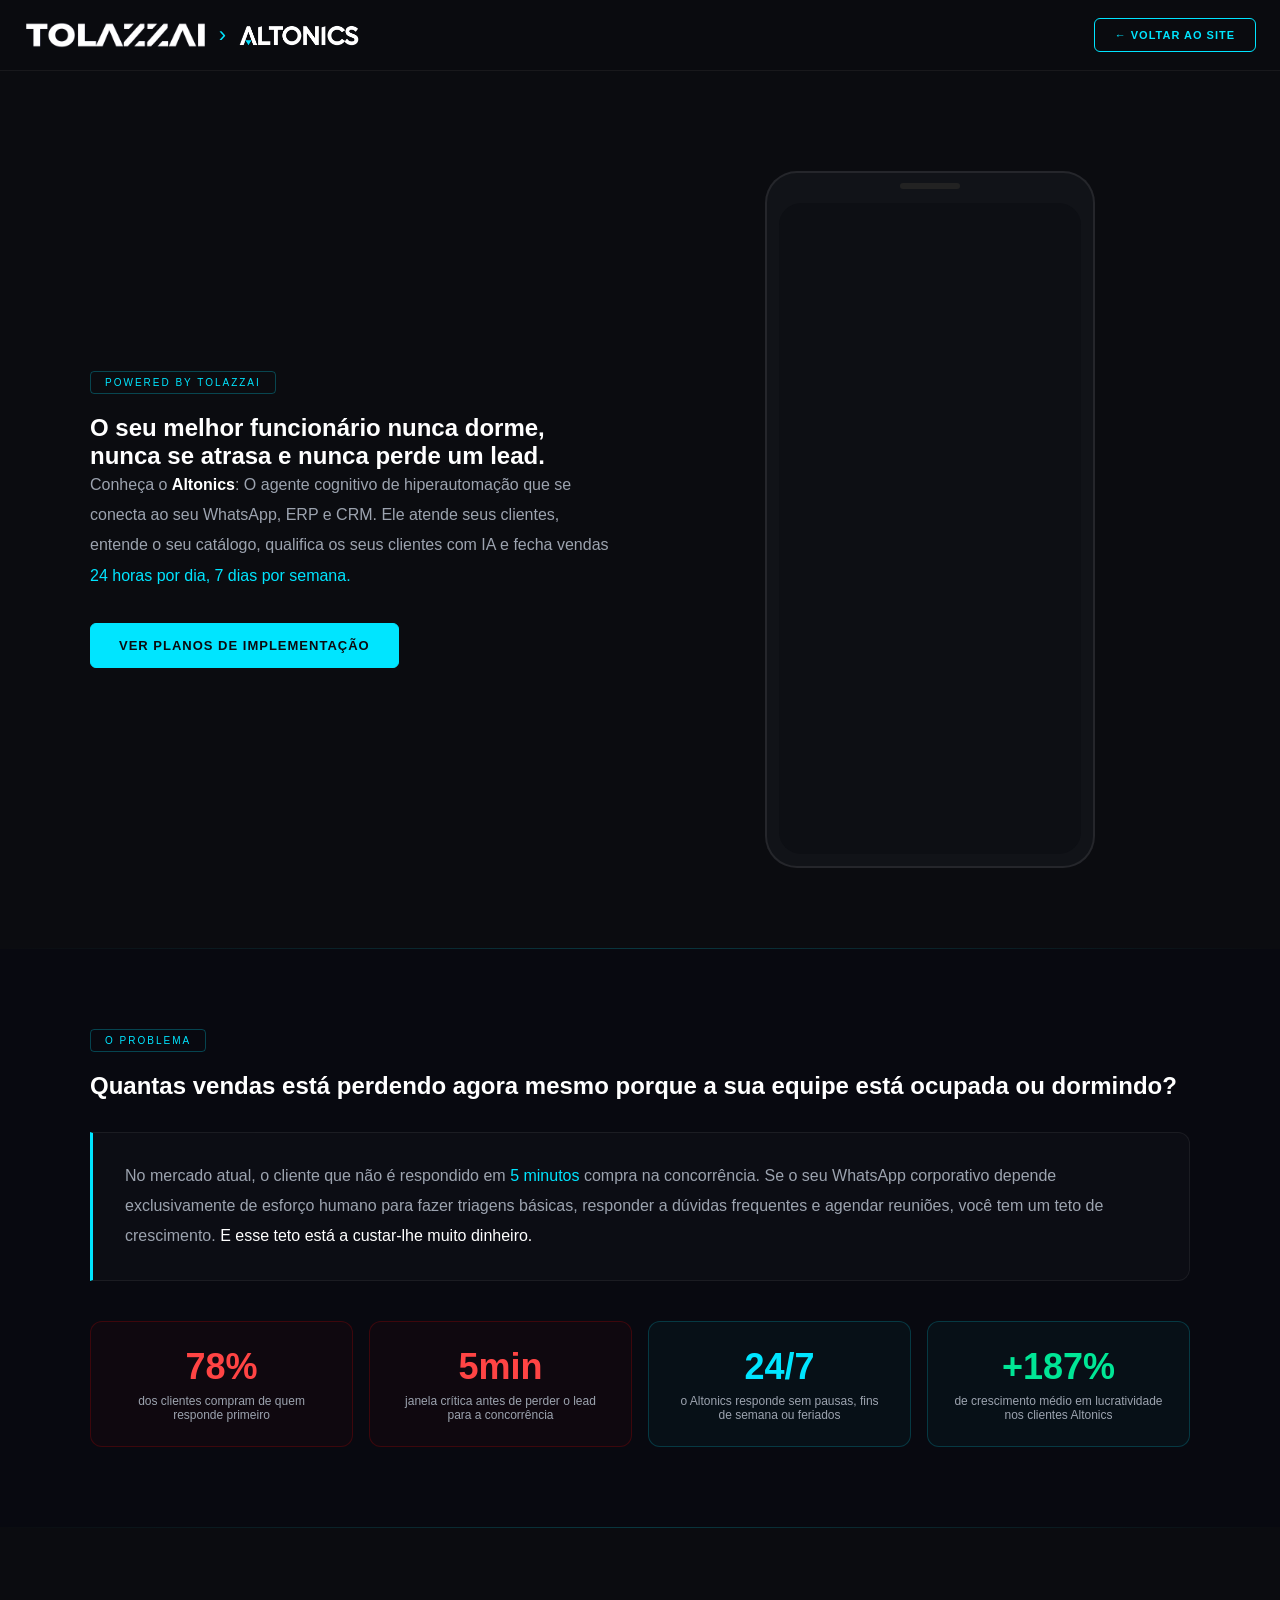
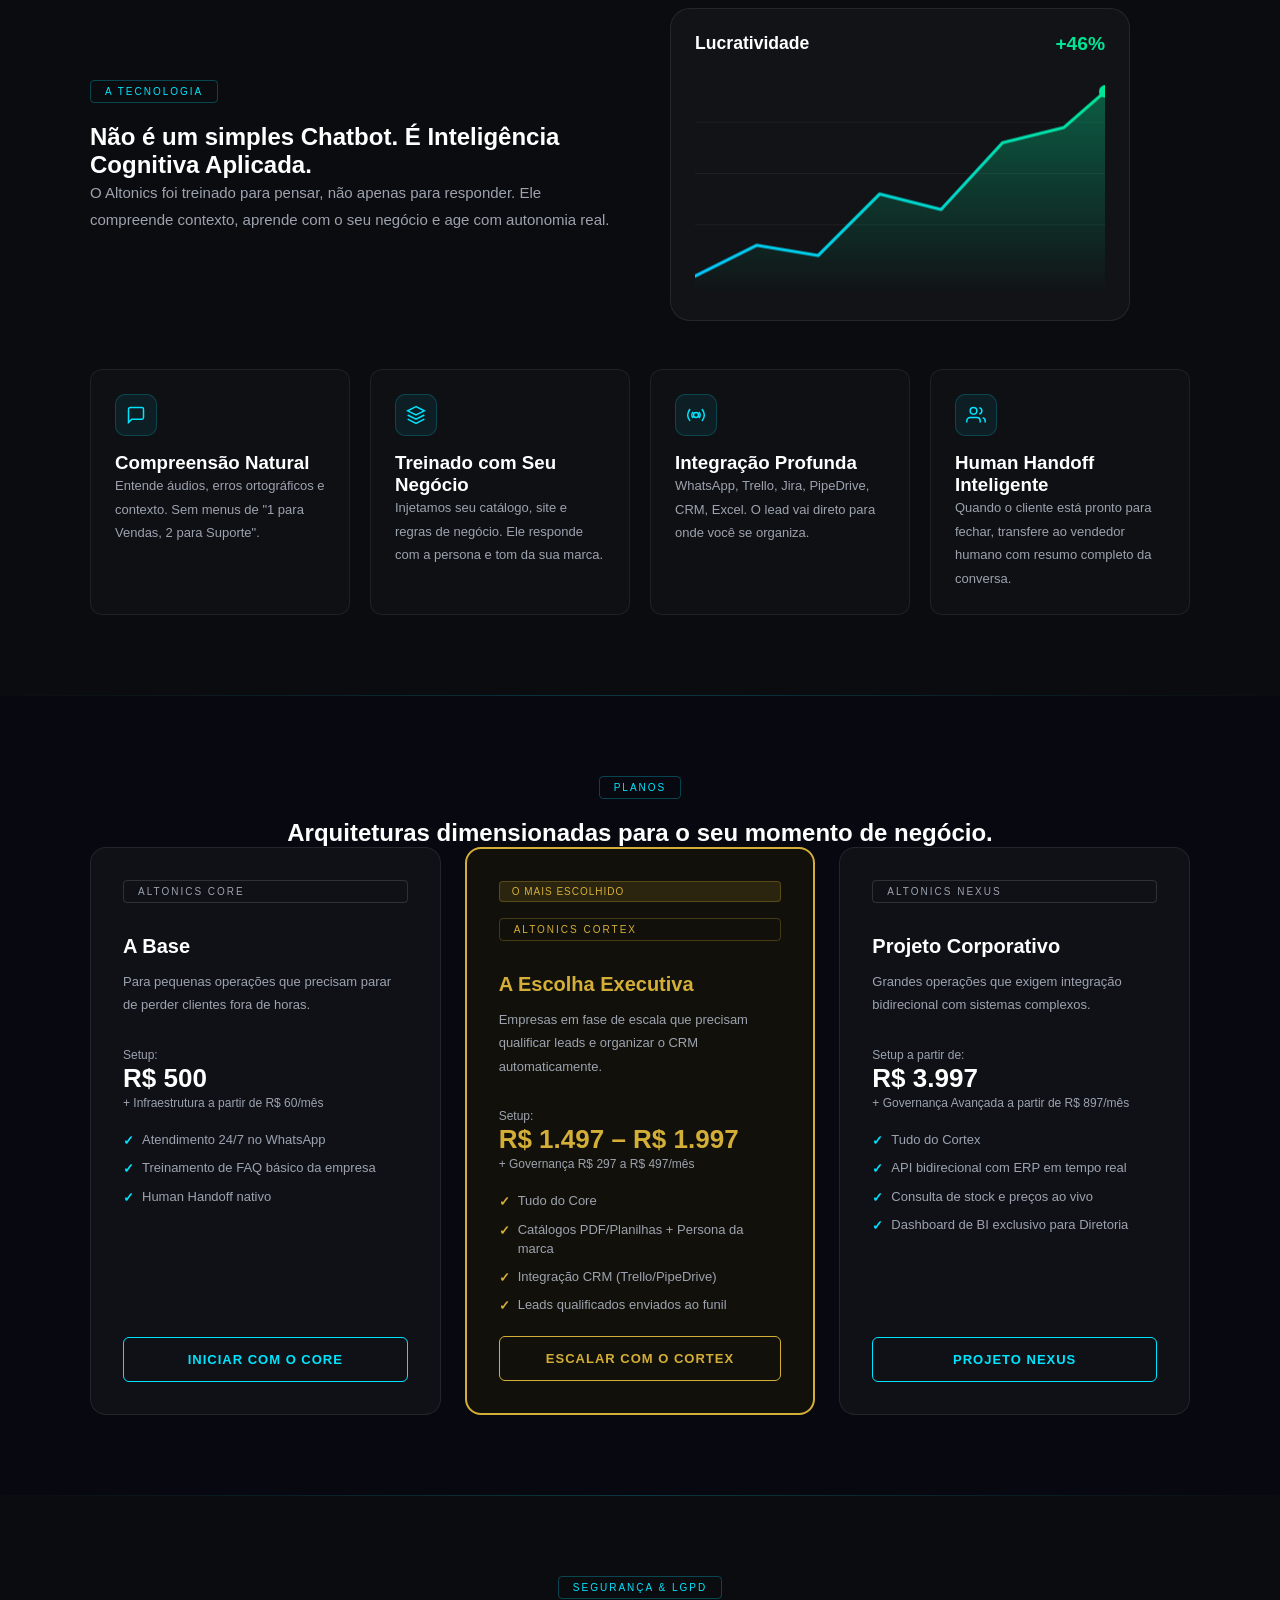
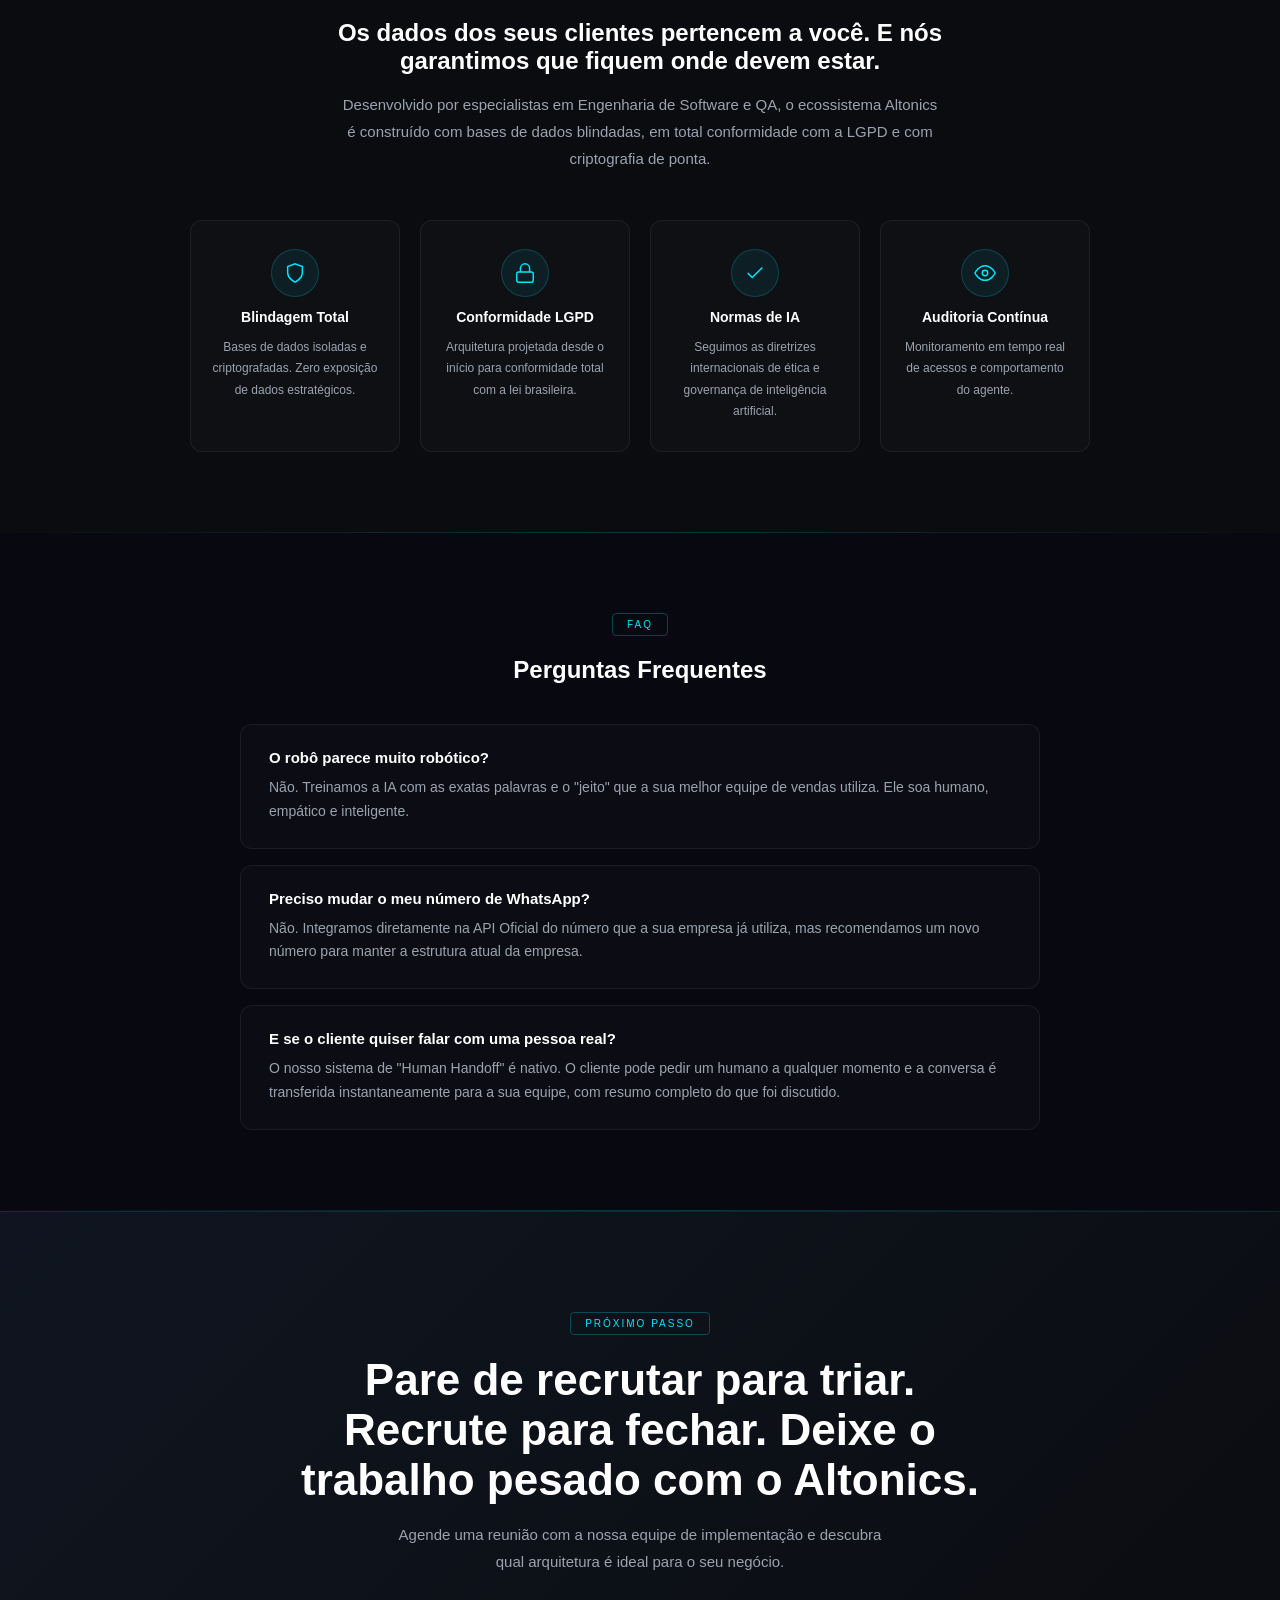
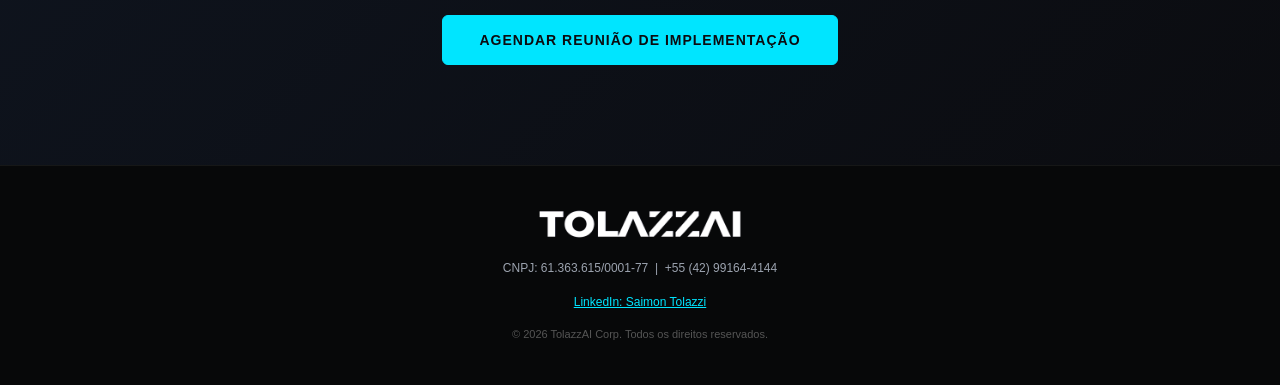
==== altonics.html @ 4633b908 "Atualização v1.7 - melhora visual da consultoria e educação, separação de arquivos CSS" ====
<!doctype html>
<html lang="pt-BR">
  <head>
    <meta charset="UTF-8" />
    <meta name="viewport" content="width=device-width, initial-scale=1.0" />
    <link rel="icon" type="image/png" href="favicon.png" />
    <title>Altonics — Powered by TolazzAI</title>
    <link rel="stylesheet" href="css/base.css" />
    <link rel="stylesheet" href="css/altonics.css" />
  </head>
  <body>
    <nav>
      <!-- Bloco de logos: TolazzAI › Altonics -->
      <div style="display: flex; align-items: center; gap: 12px">
        <!-- Logo TolazzAI (com fallback para texto) -->
        <a href="index.html" style="display: flex; align-items: center">
          <img
            src="logoBranco.png"
            alt="TolazzAI Corp"
            style="height: 32px; width: auto; object-fit: contain"
            onerror="
              this.style.display = 'none';
              this.nextElementSibling.style.display = 'block';
            "
          />
          <div class="nav-logo sg" style="display: none">
            Tolazz<span>IA</span> Corp
          </div>
        </a>

        <!-- Setinha separadora -->
        <span style="color: #00e5ff; font-size: 22px; line-height: 1">›</span>

        <!-- Logo Altonics (com fallback para texto) -->
        <a href="#" style="display: flex; align-items: center">
          <img
            src="altonicsBrancoEscrito.png"
            alt="Altonics"
            style="height: 28px; width: auto; object-fit: contain"
            onerror="
              this.style.display = 'none';
              this.nextElementSibling.style.display = 'block';
            "
          />
          <div class="nav-logo sg" style="display: none">Altonics</div>
        </a>
      </div>

      <a
        href="index.html"
        class="btn btn-cyan"
        style="padding: 10px 20px; font-size: 11px"
        >← Voltar ao Site</a
      >
    </nav>

    <!-- HERO -->
    <section class="hero">
      <div class="hero-grid">
        <div>
          <div class="badge">Powered by TolazzAI</div>
          <h1>
            O seu melhor funcionário nunca dorme, nunca se atrasa e nunca perde
            um lead.
          </h1>
          <p style="font-size: 16px; line-height: 1.9; margin-bottom: 32px">
            Conheça o <strong class="white">Altonics</strong>: O agente
            cognitivo de hiperautomação que se conecta ao seu WhatsApp, ERP e
            CRM. Ele atende seus clientes, entende o seu catálogo, qualifica os
            seus clientes com IA e fecha vendas
            <span class="cyan">24 horas por dia, 7 dias por semana.</span>
          </p>
          <a href="#planos" class="btn btn-solid"
            >Ver Planos de Implementação</a
          >
        </div>

        <div style="display: flex; justify-content: center">
          <!-- Vídeo dentro do frame de celular -->
          <div class="phone-frame">
            <div class="phone-notch"></div>
            <video
              class="phone-video"
              src="altonicsBot.mp4"
              autoplay
              loop
              muted
              playsinline
            ></video>
          </div>
        </div>
      </div>
    </section>

    <div class="divline"></div>

    <!-- SEÇÃO 2: DOR -->
    <section style="background: #080910; padding: 80px 24px">
      <div class="mx">
        <div class="badge">O Problema</div>
        <h2>
          Quantas vendas está perdendo agora mesmo porque a sua equipe está
          ocupada ou dormindo?
        </h2>
        <div class="dor-box">
          <p style="margin: 0; font-size: 16px; line-height: 1.9">
            No mercado atual, o cliente que não é respondido em
            <span class="cyan">5 minutos</span> compra na concorrência. Se o seu
            WhatsApp corporativo depende exclusivamente de esforço humano para
            fazer triagens básicas, responder a dúvidas frequentes e agendar
            reuniões, você tem um teto de crescimento.
            <span class="white"
              >E esse teto está a custar-lhe muito dinheiro.</span
            >
          </p>
        </div>
        <div
          style="
            display: grid;
            grid-template-columns: repeat(auto-fit, minmax(160px, 1fr));
            gap: 16px;
            margin-top: 40px;
          "
        >
          <div
            style="
              background: #ff000008;
              border: 1px solid #ff000030;
              border-radius: 12px;
              padding: 24px;
              text-align: center;
            "
          >
            <div
              style="
                font-family: &quot;Space Grotesk&quot;, sans-serif;
                font-size: 36px;
                font-weight: 700;
                color: #ff4444;
              "
            >
              78%
            </div>
            <div style="font-size: 12px; margin-top: 6px">
              dos clientes compram de quem responde primeiro
            </div>
          </div>
          <div
            style="
              background: #ff000008;
              border: 1px solid #ff000030;
              border-radius: 12px;
              padding: 24px;
              text-align: center;
            "
          >
            <div
              style="
                font-family: &quot;Space Grotesk&quot;, sans-serif;
                font-size: 36px;
                font-weight: 700;
                color: #ff4444;
              "
            >
              5min
            </div>
            <div style="font-size: 12px; margin-top: 6px">
              janela crítica antes de perder o lead para a concorrência
            </div>
          </div>
          <div
            style="
              background: #00e5ff08;
              border: 1px solid #00e5ff30;
              border-radius: 12px;
              padding: 24px;
              text-align: center;
            "
          >
            <div
              style="
                font-family: &quot;Space Grotesk&quot;, sans-serif;
                font-size: 36px;
                font-weight: 700;
                color: #00e5ff;
              "
            >
              24/7
            </div>
            <div style="font-size: 12px; margin-top: 6px">
              o Altonics responde sem pausas, fins de semana ou feriados
            </div>
          </div>
          <div
            style="
              background: #00e5ff08;
              border: 1px solid #00e5ff30;
              border-radius: 12px;
              padding: 24px;
              text-align: center;
            "
          >
            <div
              style="
                font-family: &quot;Space Grotesk&quot;, sans-serif;
                font-size: 36px;
                font-weight: 700;
                color: #00e696;
              "
            >
              +187%
            </div>
            <div style="font-size: 12px; margin-top: 6px">
              de crescimento médio em lucratividade nos clientes Altonics
            </div>
          </div>
        </div>
      </div>
    </section>

    <div class="divline"></div>

    <!-- SEÇÃO 3: COMO FUNCIONA -->
    <section style="padding: 80px 24px">
      <div class="chart-half">
        <div>
          <div class="badge">A Tecnologia</div>
          <h2>Não é um simples Chatbot. É Inteligência Cognitiva Aplicada.</h2>
          <p>
            O Altonics foi treinado para pensar, não apenas para responder. Ele
            compreende contexto, aprende com o seu negócio e age com autonomia
            real.
          </p>
        </div>
        <div class="chart-box">
          <div class="chart-header">
            <span class="title">Lucratividade</span>
            <span class="percent" id="pct">+0%</span>
          </div>
          <svg
            class="lucro-svg"
            viewBox="0 0 400 220"
            preserveAspectRatio="xMidYMid meet"
          >
            <defs>
              <linearGradient
                id="lucroLineGradient"
                x1="0"
                y1="1"
                x2="1"
                y2="0"
              >
                <stop offset="0%" stop-color="#00c8ff" />
                <stop offset="100%" stop-color="#00e696" />
              </linearGradient>
              <linearGradient
                id="lucroAreaGradient"
                x1="0"
                y1="0"
                x2="0"
                y2="1"
              >
                <stop offset="0%" stop-color="rgba(0,230,150,0.35)" />
                <stop offset="100%" stop-color="rgba(0,230,150,0)" />
              </linearGradient>
            </defs>
            <g stroke="rgba(255,255,255,0.05)" stroke-width="1">
              <line x1="0" y1="50" x2="400" y2="50" />
              <line x1="0" y1="100" x2="400" y2="100" />
              <line x1="0" y1="150" x2="400" y2="150" />
            </g>
            <path
              class="lucro-area"
              d="M0,200 L60,170 L120,180 L180,120 L240,135 L300,70 L360,55 L400,20 L400,220 L0,220 Z"
            />
            <path
              class="lucro-line"
              d="M0,200 L60,170 L120,180 L180,120 L240,135 L300,70 L360,55 L400,20"
            />
            <circle class="lucro-dot-pulse" cx="400" cy="20" r="6" />
            <circle class="lucro-dot" cx="400" cy="20" r="5" />
          </svg>
        </div>
      </div>
      <div class="func-grid" style="max-width: 1100px; margin: 48px auto 0">
        <div class="func-card">
          <div class="func-icon">
            <svg viewBox="0 0 24 24">
              <path
                d="M21 15a2 2 0 0 1-2 2H7l-4 4V5a2 2 0 0 1 2-2h14a2 2 0 0 1 2 2z"
              />
            </svg>
          </div>
          <h3>Compreensão Natural</h3>
          <p style="font-size: 13px; margin: 0">
            Entende áudios, erros ortográficos e contexto. Sem menus de "1 para
            Vendas, 2 para Suporte".
          </p>
        </div>
        <div class="func-card">
          <div class="func-icon">
            <svg viewBox="0 0 24 24">
              <path d="M12 2L2 7l10 5 10-5-10-5z" />
              <path d="M2 17l10 5 10-5" />
              <path d="M2 12l10 5 10-5" />
            </svg>
          </div>
          <h3>Treinado com Seu Negócio</h3>
          <p style="font-size: 13px; margin: 0">
            Injetamos seu catálogo, site e regras de negócio. Ele responde com a
            persona e tom da sua marca.
          </p>
        </div>
        <div class="func-card">
          <div class="func-icon">
            <svg viewBox="0 0 24 24">
              <circle cx="12" cy="12" r="3" />
              <path
                d="M19.07 4.93a10 10 0 0 1 0 14.14M4.93 4.93a10 10 0 0 0 0 14.14"
              />
              <path
                d="M15.54 8.46a5 5 0 0 1 0 7.07M8.46 8.46a5 5 0 0 0 0 7.07"
              />
            </svg>
          </div>
          <h3>Integração Profunda</h3>
          <p style="font-size: 13px; margin: 0">
            WhatsApp, Trello, Jira, PipeDrive, CRM, Excel. O lead vai direto
            para onde você se organiza.
          </p>
        </div>
        <div class="func-card">
          <div class="func-icon">
            <svg viewBox="0 0 24 24">
              <path d="M17 21v-2a4 4 0 0 0-4-4H5a4 4 0 0 0-4 4v2" />
              <circle cx="9" cy="7" r="4" />
              <path d="M23 21v-2a4 4 0 0 0-3-3.87" />
              <path d="M16 3.13a4 4 0 0 1 0 7.75" />
            </svg>
          </div>
          <h3>Human Handoff Inteligente</h3>
          <p style="font-size: 13px; margin: 0">
            Quando o cliente está pronto para fechar, transfere ao vendedor
            humano com resumo completo da conversa.
          </p>
        </div>
      </div>
    </section>

    <div class="divline"></div>

    <!-- SEÇÃO 4: PLANOS -->
    <section id="planos" style="background: #080910; padding: 80px 24px">
      <div class="mx" style="text-align: center">
        <div class="badge">Planos</div>
        <h2>Arquiteturas dimensionadas para o seu momento de negócio.</h2>
      </div>
      <div class="plans-grid" style="max-width: 1100px; margin: 0 auto">
        <div class="plan-card">
          <div class="badge" style="border-color: #ffffff22; color: #9ca3af">
            Altonics Core
          </div>
          <h3 style="font-size: 20px">A Base</h3>
          <p style="font-size: 13px; margin: 0 0 8px">
            Para pequenas operações que precisam parar de perder clientes fora
            de horas.
          </p>
          <div class="plan-price">
            <span class="setup">Setup:</span>
            <div class="val">R$ 500</div>
            <span class="mes">+ Infraestrutura a partir de R$ 60/mês</span>
          </div>
          <ul class="plan-list">
            <li>Atendimento 24/7 no WhatsApp</li>
            <li>Treinamento de FAQ básico da empresa</li>
            <li>Human Handoff nativo</li>
          </ul>
          <a
            href="#final"
            class="btn btn-cyan"
            style="width: 100%; justify-content: center; margin-top: 8px"
            >Iniciar com o Core</a
          >
        </div>

        <div class="plan-card featured">
          <div class="plan-tag">O mais escolhido</div>
          <div class="badge" style="border-color: #d4af3744; color: #d4af37">
            Altonics Cortex
          </div>
          <h3 style="font-size: 20px; color: #d4af37">A Escolha Executiva</h3>
          <p style="font-size: 13px; margin: 0 0 8px">
            Empresas em fase de escala que precisam qualificar leads e organizar
            o CRM automaticamente.
          </p>
          <div class="plan-price">
            <span class="setup">Setup:</span>
            <div class="val" style="color: #d4af37">R$ 1.497 – R$ 1.997</div>
            <span class="mes">+ Governança R$ 297 a R$ 497/mês</span>
          </div>
          <ul class="plan-list">
            <li class="gold-check">Tudo do Core</li>
            <li class="gold-check">
              Catálogos PDF/Planilhas + Persona da marca
            </li>
            <li class="gold-check">Integração CRM (Trello/PipeDrive)</li>
            <li class="gold-check">Leads qualificados enviados ao funil</li>
          </ul>
          <a
            href="#final"
            class="btn btn-gold"
            style="width: 100%; justify-content: center; margin-top: 8px"
            >Escalar com o Cortex</a
          >
        </div>

        <div class="plan-card">
          <div class="badge" style="border-color: #ffffff22; color: #9ca3af">
            Altonics Nexus
          </div>
          <h3 style="font-size: 20px">Projeto Corporativo</h3>
          <p style="font-size: 13px; margin: 0 0 8px">
            Grandes operações que exigem integração bidirecional com sistemas
            complexos.
          </p>
          <div class="plan-price">
            <span class="setup">Setup a partir de:</span>
            <div class="val">R$ 3.997</div>
            <span class="mes"
              >+ Governança Avançada a partir de R$ 897/mês</span
            >
          </div>
          <ul class="plan-list">
            <li>Tudo do Cortex</li>
            <li>API bidirecional com ERP em tempo real</li>
            <li>Consulta de stock e preços ao vivo</li>
            <li>Dashboard de BI exclusivo para Diretoria</li>
          </ul>
          <a
            href="#final"
            class="btn btn-cyan"
            style="width: 100%; justify-content: center; margin-top: 8px"
            >Projeto Nexus</a
          >
        </div>
      </div>
    </section>

    <div class="divline"></div>

    <!-- SEÇÃO 5: SEGURANÇA -->
    <section style="padding: 80px 24px">
      <div class="mx" style="text-align: center">
        <div class="badge">Segurança & LGPD</div>
        <h2 style="max-width: 700px; margin: 0 auto 16px">
          Os dados dos seus clientes pertencem a você. E nós garantimos que
          fiquem onde devem estar.
        </h2>
        <p style="max-width: 600px; margin: 0 auto 48px">
          Desenvolvido por especialistas em Engenharia de Software e QA, o
          ecossistema Altonics é construído com bases de dados blindadas, em
          total conformidade com a LGPD e com criptografia de ponta.
        </p>
      </div>
      <div class="seg-grid" style="max-width: 900px; margin: 0 auto">
        <div class="seg-item">
          <div class="seg-icon">
            <svg viewBox="0 0 24 24">
              <path d="M12 22s8-4 8-10V5l-8-3-8 3v7c0 6 8 10 8 10z" />
            </svg>
          </div>
          <h3 style="font-size: 14px">Blindagem Total</h3>
          <p style="font-size: 12px; margin: 0">
            Bases de dados isoladas e criptografadas. Zero exposição de dados
            estratégicos.
          </p>
        </div>
        <div class="seg-item">
          <div class="seg-icon">
            <svg viewBox="0 0 24 24">
              <rect x="3" y="11" width="18" height="11" rx="2" />
              <path d="M7 11V7a5 5 0 0 1 10 0v4" />
            </svg>
          </div>
          <h3 style="font-size: 14px">Conformidade LGPD</h3>
          <p style="font-size: 12px; margin: 0">
            Arquitetura projetada desde o início para conformidade total com a
            lei brasileira.
          </p>
        </div>
        <div class="seg-item">
          <div class="seg-icon">
            <svg viewBox="0 0 24 24"><polyline points="20 6 9 17 4 12" /></svg>
          </div>
          <h3 style="font-size: 14px">Normas de IA</h3>
          <p style="font-size: 12px; margin: 0">
            Seguimos as diretrizes internacionais de ética e governança de
            inteligência artificial.
          </p>
        </div>
        <div class="seg-item">
          <div class="seg-icon">
            <svg viewBox="0 0 24 24">
              <path d="M1 12s4-8 11-8 11 8 11 8-4 8-11 8-11-8-11-8z" />
              <circle cx="12" cy="12" r="3" />
            </svg>
          </div>
          <h3 style="font-size: 14px">Auditoria Contínua</h3>
          <p style="font-size: 12px; margin: 0">
            Monitoramento em tempo real de acessos e comportamento do agente.
          </p>
        </div>
      </div>
    </section>

    <div class="divline"></div>

    <!-- SEÇÃO 6: FAQ -->
    <section style="background: #080910; padding: 80px 24px">
      <div class="mx" style="text-align: center">
        <div class="badge">FAQ</div>
        <h2>Perguntas Frequentes</h2>
      </div>
      <div class="faq-list">
        <div class="faq-item">
          <div class="faq-q">O robô parece muito robótico?</div>
          <div class="faq-a">
            Não. Treinamos a IA com as exatas palavras e o "jeito" que a sua
            melhor equipe de vendas utiliza. Ele soa humano, empático e
            inteligente.
          </div>
        </div>
        <div class="faq-item">
          <div class="faq-q">Preciso mudar o meu número de WhatsApp?</div>
          <div class="faq-a">
            Não. Integramos diretamente na API Oficial do número que a sua
            empresa já utiliza, mas recomendamos um novo número para manter a
            estrutura atual da empresa.
          </div>
        </div>
        <div class="faq-item">
          <div class="faq-q">
            E se o cliente quiser falar com uma pessoa real?
          </div>
          <div class="faq-a">
            O nosso sistema de "Human Handoff" é nativo. O cliente pode pedir um
            humano a qualquer momento e a conversa é transferida
            instantaneamente para a sua equipe, com resumo completo do que foi
            discutido.
          </div>
        </div>
      </div>
    </section>

    <div class="divline"></div>

    <!-- CTA FINAL -->
    <div class="cta-final">
      <div id="final" class="badge">Próximo Passo</div>
      <h2
        style="
          max-width: 700px;
          margin: 0 auto 16px;
          font-size: clamp(24px, 3.5vw, 44px);
        "
      >
        Pare de recrutar para triar. Recrute para fechar. Deixe o trabalho
        pesado com o Altonics.
      </h2>
      <p style="max-width: 500px; margin: 0 auto 40px">
        Agende uma reunião com a nossa equipe de implementação e descubra qual
        arquitetura é ideal para o seu negócio.
      </p>
      <a
        href="https://wa.me/5542991644144?text=Ol%C3%A1!%20Quero%20agendar%20uma%20reuni%C3%A3o%20de%20implementa%C3%A7%C3%A3o%20do%20Altonics."
        target="_blank"
        rel="noopener noreferrer"
        class="btn btn-solid"
        style="font-size: 14px; padding: 16px 36px"
        >Agendar Reunião de Implementação</a
      >
    </div>

    <!-- FOOTER -->
    <footer>
      <div class="footer-inner">
        <img
          src="logoBranco.png"
          alt="TolazzAI Corp"
          style="height: 36px; width: auto; object-fit: contain"
          onerror="
            this.style.display = 'none';
            this.nextElementSibling.style.display = 'block';
          "
        />
        <div class="nav-logo sg" style="font-size: 20px; display: none">
          Tolazz<span style="color: #00e5ff">IA</span> Corp
        </div>

        <p style="font-size: 12px; margin: 0">
          CNPJ: 61.363.615/0001-77 &nbsp;|&nbsp; +55 (42) 99164-4144
        </p>
        <a
          href="https://www.linkedin.com/in/saimon-tolazzi/"
          style="color: #00e5ff; font-size: 12px"
          >LinkedIn: Saimon Tolazzi</a
        >
        <p style="font-size: 11px; color: #555; margin: 0">
          © 2026 TolazzAI Corp. Todos os direitos reservados.
        </p>
      </div>
    </footer>

    <script>
      const chartBox = document.querySelector(".chart-box");
      const el = document.getElementById("pct");
      const alvo = 187;
      const dur = 5000; // mesmo tempo da linha do gráfico
      let jaAnimou = false;

      function animarContador() {
        const ini = performance.now();
        function animar(agora) {
          const p = Math.min((agora - ini) / dur, 1);
          el.textContent = "+" + Math.floor(p * alvo) + "%";
          if (p < 1) requestAnimationFrame(animar);
        }
        requestAnimationFrame(animar);
      }

      const observer = new IntersectionObserver(
        (entries) => {
          entries.forEach((entry) => {
            if (entry.isIntersecting && !jaAnimou) {
              jaAnimou = true;
              chartBox.classList.add("animate"); // dispara animação do SVG
              animarContador(); // dispara contador sincronizado
              observer.unobserve(entry.target);
            }
          });
        },
        { threshold: 0.4 }, // dispara quando 40% do gráfico estiver visível
      );

      observer.observe(chartBox);
    </script>
  </body>
</html>
---- css/base.css ----
/* ═══════════════════════════════════════
   BASE.CSS — comum às duas páginas
   ═══════════════════════════════════════ */

/* ── Reset ── */
*,
*::before,
*::after {
  box-sizing: border-box;
}
* {
  margin: 0;
  padding: 0;
}

html {
  font-size: 16px;
}

/* ── Body (mesma base nos dois) ── */
body {
  background-color: #0b0c10;
  color: #9ca3af;
  font-family: "Montserrat", sans-serif;
  -webkit-font-smoothing: antialiased;
}

/* ── Headings ── */
h1,
h2,
h3,
h4,
h5,
h6 {
  font-family: "Space Grotesk", sans-serif;
  color: #ffffff;
}
---- css/altonics.css ----
.sg {
  font-family: "Space Grotesk", sans-serif;
}
.cyan {
  color: #00e5ff;
}
.gold {
  color: #d4af37;
}
.white {
  color: #fff;
}
section {
  padding: 80px 24px;
  width: 100%;
}
.mx {
  max-width: 1100px;
  margin: 0 auto;
}
.badge {
  display: inline-block;
  border: 1px solid #00e5ff44;
  color: #00e5ff;
  font-size: 10px;
  letter-spacing: 2px;
  text-transform: uppercase;
  padding: 5px 14px;
  border-radius: 4px;
  margin-bottom: 20px;
  font-family: "Space Grotesk", sans-serif;
}
/*h1 {
  font-family: "Space Grotesk", sans-serif;
  font-size: clamp(28px, 4vw, 52px);
  font-weight: 700;
  color: #fff;
  line-height: 1.2;
  margin-bottom: 20px;
}
h2 {
  font-family: "Space Grotesk", sans-serif;
  font-size: clamp(22px, 3vw, 40px);
  font-weight: 700;
  color: #fff;
  line-height: 1.3;
  margin-bottom: 16px;
}
h3 {
  font-family: "Space Grotesk", sans-serif;
  font-size: 16px;
  font-weight: 600;
  color: #fff;
  margin-bottom: 8px;
}*/
p {
  font-size: 15px;
  line-height: 1.8;
  margin-bottom: 16px;
}
.btn {
  display: inline-flex;
  align-items: center;
  gap: 8px;
  padding: 14px 28px;
  border-radius: 6px;
  font-family: "Space Grotesk", sans-serif;
  font-size: 13px;
  font-weight: 600;
  letter-spacing: 1px;
  text-transform: uppercase;
  cursor: pointer;
  text-decoration: none;
  transition: all 0.25s;
}
.btn-cyan {
  background: transparent;
  border: 1px solid #00e5ff;
  color: #00e5ff;
}
.btn-cyan:hover {
  background: #00e5ff18;
}
.btn-gold {
  background: transparent;
  border: 1px solid #d4af37;
  color: #d4af37;
}
.btn-gold:hover {
  background: #d4af3718;
}
.btn-solid {
  background: #00e5ff;
  border: 1px solid #00e5ff;
  color: #0b0c10;
  font-weight: 700;
}
.btn-solid:hover {
  background: #00c8e0;
}
.divline {
  height: 1px;
  background: linear-gradient(90deg, transparent, #00e5ff33, transparent);
  margin: 0;
}

/* NAV */
nav {
  background: #0b0c10cc;
  backdrop-filter: blur(12px);
  padding: 18px 24px;
  border-bottom: 1px solid #ffffff0f;
  display: flex;
  justify-content: space-between;
  align-items: center;
}
.nav-logo {
  font-family: "Space Grotesk", sans-serif;
  font-size: 18px;
  font-weight: 700;
  color: #fff;
}
.nav-logo span {
  color: #00e5ff;
}

/* HERO */
.hero {
  padding: 100px 24px 80px;
  background: #0b0c10;
  position: relative;
  overflow: hidden;
}
.hero-grid {
  display: grid;
  grid-template-columns: 1fr 1fr;
  gap: 60px;
  align-items: center;
  max-width: 1100px;
  margin: 0 auto;
}
.phone-frame {
  width: 330px;
  margin: 0 auto;
  background: #111318;
  border-radius: 32px;
  border: 2px solid #ffffff15;
  padding: 12px;
  aspect-ratio: 9/19;
  display: flex;
  flex-direction: column;
  align-items: center;
  justify-content: center;
  gap: 8px;
  position: relative;
}
.phone-notch {
  width: 60px;
  height: 6px;
  background: #222;
  border-radius: 10px;
  position: absolute;
  top: 10px;
}
.phone-screen {
  width: 100%;
  flex: 1;
  background: #0d0f14;
  border-radius: 22px;
  display: flex;
  flex-direction: column;
  padding: 12px;
  gap: 6px;
  margin-top: 18px;
}
.msg {
  padding: 8px 10px;
  border-radius: 10px;
  font-size: 9px;
  line-height: 1.4;
  max-width: 85%;
}
.msg-in {
  background: #1a1e2a;
  color: #ccc;
  align-self: flex-start;
}
.msg-out {
  background: #00e5ff22;
  border: 1px solid #00e5ff44;
  color: #00e5ff;
  align-self: flex-end;
}
.msg-bot {
  background: #00e69622;
  border: 1px solid #00e69644;
  color: #00e696;
  align-self: flex-start;
}
.typing {
  display: flex;
  gap: 3px;
  align-items: center;
  padding: 8px 10px;
  background: #1a1e2a;
  border-radius: 10px;
  width: 40px;
}
.dot {
  width: 5px;
  height: 5px;
  background: #555;
  border-radius: 50%;
  animation: blink 1.2s infinite;
}
.dot:nth-child(2) {
  animation-delay: 0.2s;
}
.dot:nth-child(3) {
  animation-delay: 0.4s;
}
@keyframes blink {
  0%,
  80%,
  100% {
    opacity: 0.3;
  }
  40% {
    opacity: 1;
  }
}

/* SEÇÃO 2 DOR */
.dor-box {
  background: #ffffff05;
  border: 1px solid #ffffff10;
  border-left: 3px solid #00e5ff;
  border-radius: 0 12px 12px 0;
  padding: 28px 32px;
  margin-top: 32px;
}

/* SEÇÃO 3 FUNCIONALIDADES */
.func-grid {
  display: grid;
  grid-template-columns: repeat(auto-fit, minmax(220px, 1fr));
  gap: 20px;
  margin-top: 40px;
}
.func-card {
  background: #ffffff05;
  border: 1px solid #ffffff10;
  border-radius: 12px;
  padding: 24px;
  transition: border-color 0.3s;
}
.func-card:hover {
  border-color: #00e5ff44;
}
.func-icon {
  width: 42px;
  height: 42px;
  border-radius: 10px;
  background: #00e5ff12;
  border: 1px solid #00e5ff33;
  display: flex;
  align-items: center;
  justify-content: center;
  margin-bottom: 16px;
}
.func-icon svg {
  width: 20px;
  height: 20px;
  stroke: #00e5ff;
  fill: none;
  stroke-width: 1.8;
}

/* GRÁFICO */
.chart-half {
  display: grid;
  grid-template-columns: 1fr 1fr;
  gap: 60px;
  align-items: center;
  max-width: 1100px;
  margin: 0 auto;
}
.chart-box {
  background: rgba(255, 255, 255, 0.03);
  border: 1px solid rgba(255, 255, 255, 0.08);
  border-radius: 20px;
  padding: 1.5rem;
  max-width: 460px;
}
.chart-header {
  display: flex;
  justify-content: space-between;
  align-items: center;
  margin-bottom: 1rem;
  color: #fff;
  font-family: "Space Grotesk", sans-serif;
}
.chart-header .title {
  font-size: 1.1rem;
  font-weight: 600;
}
.chart-header .percent {
  color: #00e696;
  font-weight: 700;
  font-size: 1.2rem;
}
.lucro-svg {
  width: 100%;
  height: auto;
  display: block;
}
.lucro-line {
  fill: none;
  stroke: url(#lucroLineGradient);
  stroke-width: 3;
  stroke-linecap: round;
  stroke-linejoin: round;
  stroke-dasharray: 1000;
  stroke-dashoffset: 1000;
}
.chart-box.animate .lucro-line {
  animation: lucroDrawLine 20s ease-out forwards;
}

@keyframes lucroDrawLine {
  to {
    stroke-dashoffset: 0;
  }
}
.lucro-area {
  fill: url(#lucroAreaGradient);
  opacity: 0;
}
.chart-box.animate .lucro-area {
  animation: lucroFadeArea 10s ease-out 2s forwards;
}

@keyframes lucroFadeArea {
  to {
    opacity: 1;
  }
}
.lucro-dot {
  fill: #00e696;
  opacity: 0;
}
.chart-box.animate .lucro-dot {
  animation: lucroShowDot 0.4s ease-out 20s forwards;
}
.lucro-dot-pulse {
  fill: #00e696;
  opacity: 0;
}
.chart-box.animate .lucro-dot-pulse {
  animation:
    lucroShowDot 0.4s ease 5s forwards,
    lucroPulseDot 1.5s ease-out 5.4s infinite;
}
@keyframes lucroShowDot {
  to {
    opacity: 1;
  }
}
@keyframes lucroPulseDot {
  0% {
    r: 6;
    opacity: 0.6;
  }
  100% {
    r: 22;
    opacity: 0;
  }
}

/* PLANOS */
.plans-grid {
  display: grid;
  grid-template-columns: repeat(auto-fit, minmax(280px, 1fr));
  gap: 24px;
  margin-top: 48px;
}
.plan-card {
  background: #0f1117;
  border: 1px solid #ffffff15;
  border-radius: 16px;
  padding: 32px;
  display: flex;
  flex-direction: column;
  gap: 12px;
  transition: all 0.3s;
}
.plan-card:hover {
  border-color: #00e5ff44;
  transform: translateY(-4px);
}
.plan-card.featured {
  border: 2px solid #d4af37;
  background: #12100a;
}
.plan-tag {
  display: inline-block;
  background: #d4af3722;
  color: #d4af37;
  border: 1px solid #d4af3744;
  font-size: 10px;
  letter-spacing: 1px;
  text-transform: uppercase;
  padding: 4px 12px;
  border-radius: 4px;
  font-family: "Space Grotesk", sans-serif;
  margin-bottom: 4px;
}
.plan-price {
  font-family: "Space Grotesk", sans-serif;
  margin: 8px 0;
}
.plan-price .setup {
  font-size: 12px;
  color: #9ca3af;
}
.plan-price .val {
  font-size: 26px;
  font-weight: 700;
  color: #fff;
}
.plan-price .mes {
  font-size: 12px;
  color: #9ca3af;
  display: block;
  margin-top: 2px;
}
.plan-list {
  list-style: none;
  display: flex;
  flex-direction: column;
  gap: 8px;
  flex: 1;
}
.plan-list li {
  display: flex;
  align-items: flex-start;
  gap: 8px;
  font-size: 13px;
  line-height: 1.5;
}
.plan-list li::before {
  content: "✓";
  color: #00e5ff;
  font-weight: 700;
  flex-shrink: 0;
  margin-top: 1px;
}
.plan-list li.gold-check::before {
  color: #d4af37;
}

/* SEGURANÇA */
.seg-grid {
  display: grid;
  grid-template-columns: repeat(auto-fit, minmax(200px, 1fr));
  gap: 20px;
  margin-top: 40px;
}
.seg-item {
  display: flex;
  flex-direction: column;
  align-items: center;
  text-align: center;
  gap: 12px;
  padding: 28px 20px;
  background: #ffffff05;
  border: 1px solid #ffffff10;
  border-radius: 12px;
}
.seg-icon {
  width: 48px;
  height: 48px;
  border-radius: 50%;
  background: #00e5ff12;
  border: 1px solid #00e5ff33;
  display: flex;
  align-items: center;
  justify-content: center;
}
.seg-icon svg {
  width: 22px;
  height: 22px;
  stroke: #00e5ff;
  fill: none;
  stroke-width: 1.6;
}

/* FAQ */
.faq-list {
  display: flex;
  flex-direction: column;
  gap: 16px;
  margin-top: 40px;
  max-width: 800px;
  margin-left: auto;
  margin-right: auto;
}
.faq-item {
  background: #ffffff05;
  border: 1px solid #ffffff10;
  border-radius: 12px;
  padding: 24px 28px;
}
.faq-q {
  font-family: "Space Grotesk", sans-serif;
  font-size: 15px;
  font-weight: 600;
  color: #fff;
  margin-bottom: 10px;
}
.faq-a {
  font-size: 14px;
  line-height: 1.7;
  color: #9ca3af;
}

/* CTA FINAL */
.cta-final {
  background: linear-gradient(135deg, #0f1520, #0b0c10);
  border-top: 1px solid #00e5ff22;
  text-align: center;
  padding: 100px 24px;
}

/* FOOTER */
footer {
  background: #070809;
  border-top: 1px solid #ffffff0f;
  padding: 40px 24px;
  text-align: center;
}
.footer-inner {
  max-width: 700px;
  margin: 0 auto;
  display: flex;
  flex-direction: column;
  align-items: center;
  gap: 16px;
}
/* ===== VÍDEO NO FRAME DO CELULAR ===== */
.phone-video {
  width: 100%;
  flex: 1;
  border-radius: 22px;
  margin-top: 18px;
  object-fit: cover;
  background: #0d0f14;
}

/* ===== RESPONSIVIDADE ===== */

/* Tablets e telas médias */
@media (max-width: 900px) {
  .hero-grid,
  .chart-half {
    grid-template-columns: 1fr;
    gap: 40px;
  }

  /* Vídeo/celular vai para baixo do texto */
  .hero-grid > div:last-child {
    order: 2;
  }

  /* Gráfico centralizado */
  .chart-box {
    margin: 0 auto;
  }
}

/* Celulares */
@media (max-width: 600px) {
  section,
  .hero,
  .cta-final {
    padding-left: 16px;
    padding-right: 16px;
  }

  .hero {
    padding-top: 60px;
    padding-bottom: 60px;
  }

  section {
    padding-top: 56px;
    padding-bottom: 56px;
  }

  /* Nav empilha e centraliza */
  nav {
    flex-direction: column;
    gap: 14px;
    text-align: center;
  }

  /* Frame do celular um pouco menor */
  .phone-frame {
    width: 200px;
  }

  /* Botões ocupam largura total e centralizam */
  .btn-solid,
  .hero .btn {
    width: 100%;
    justify-content: center;
  }
}
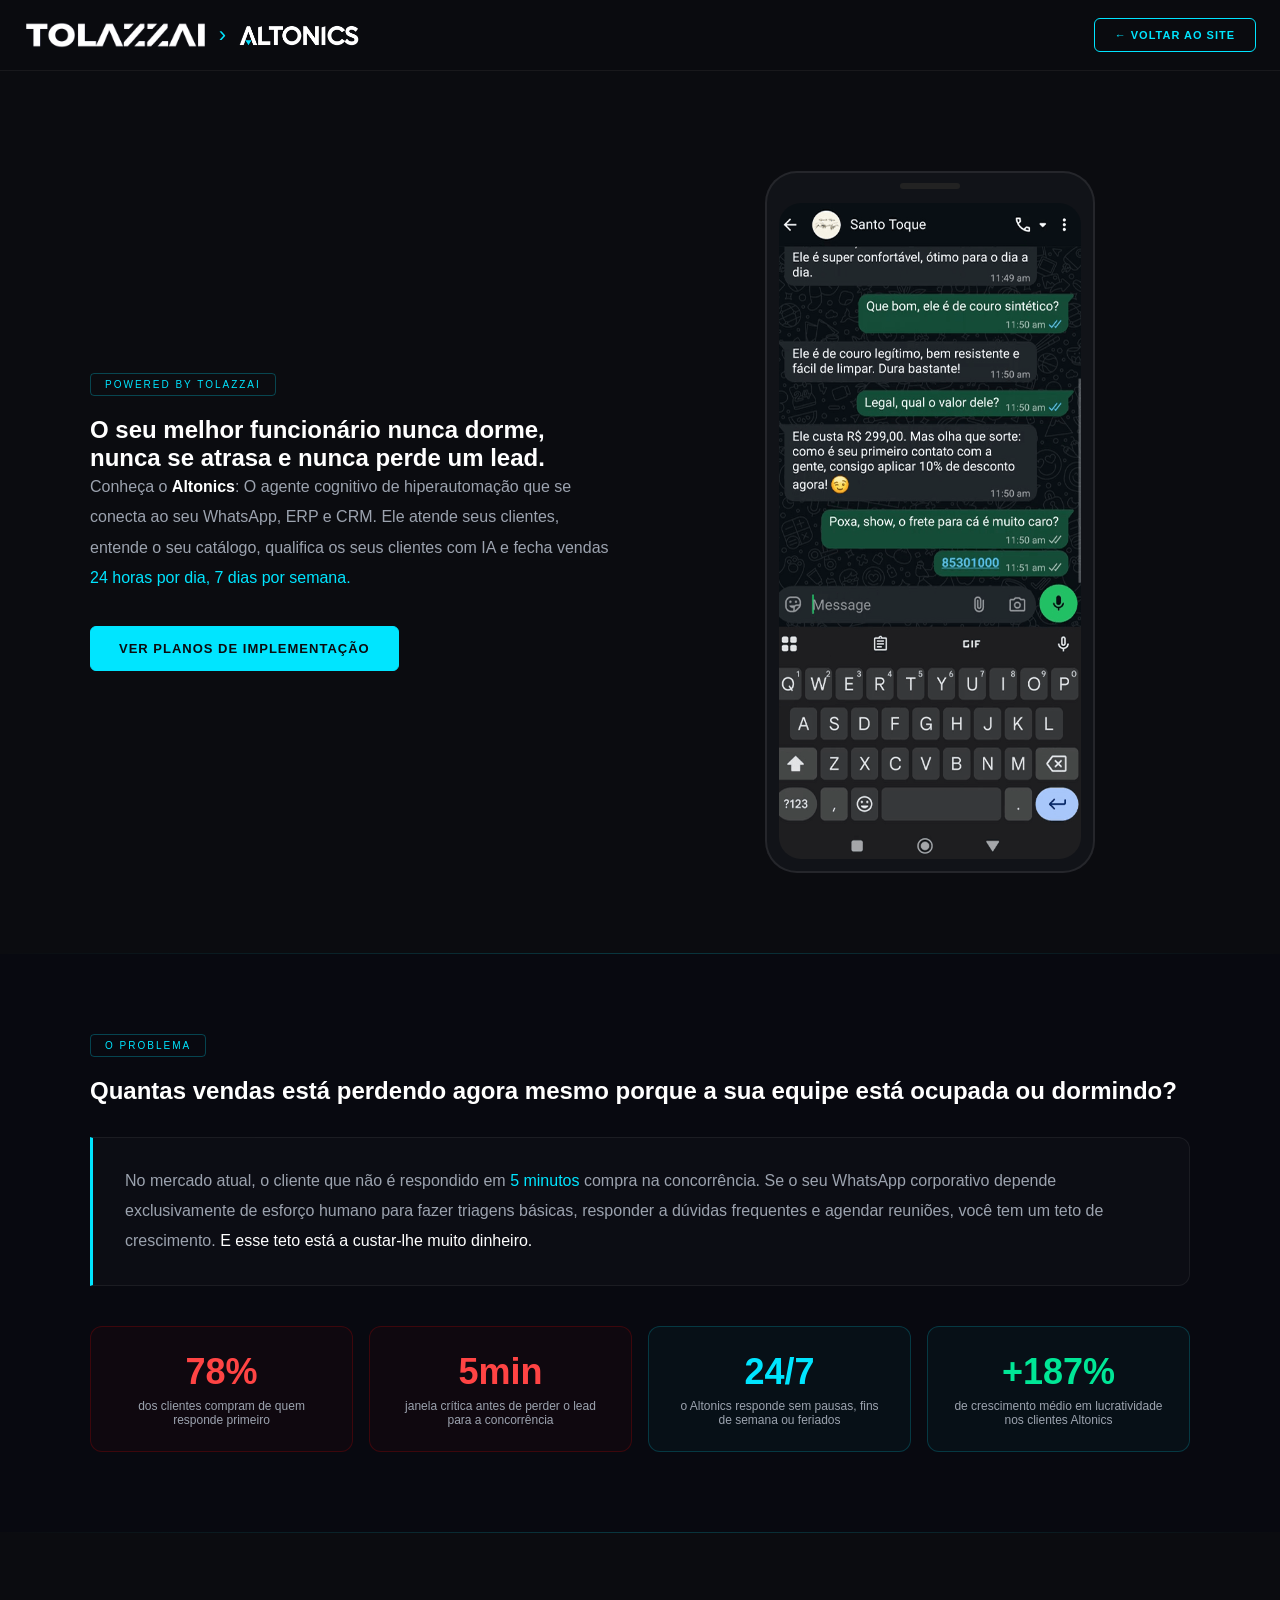
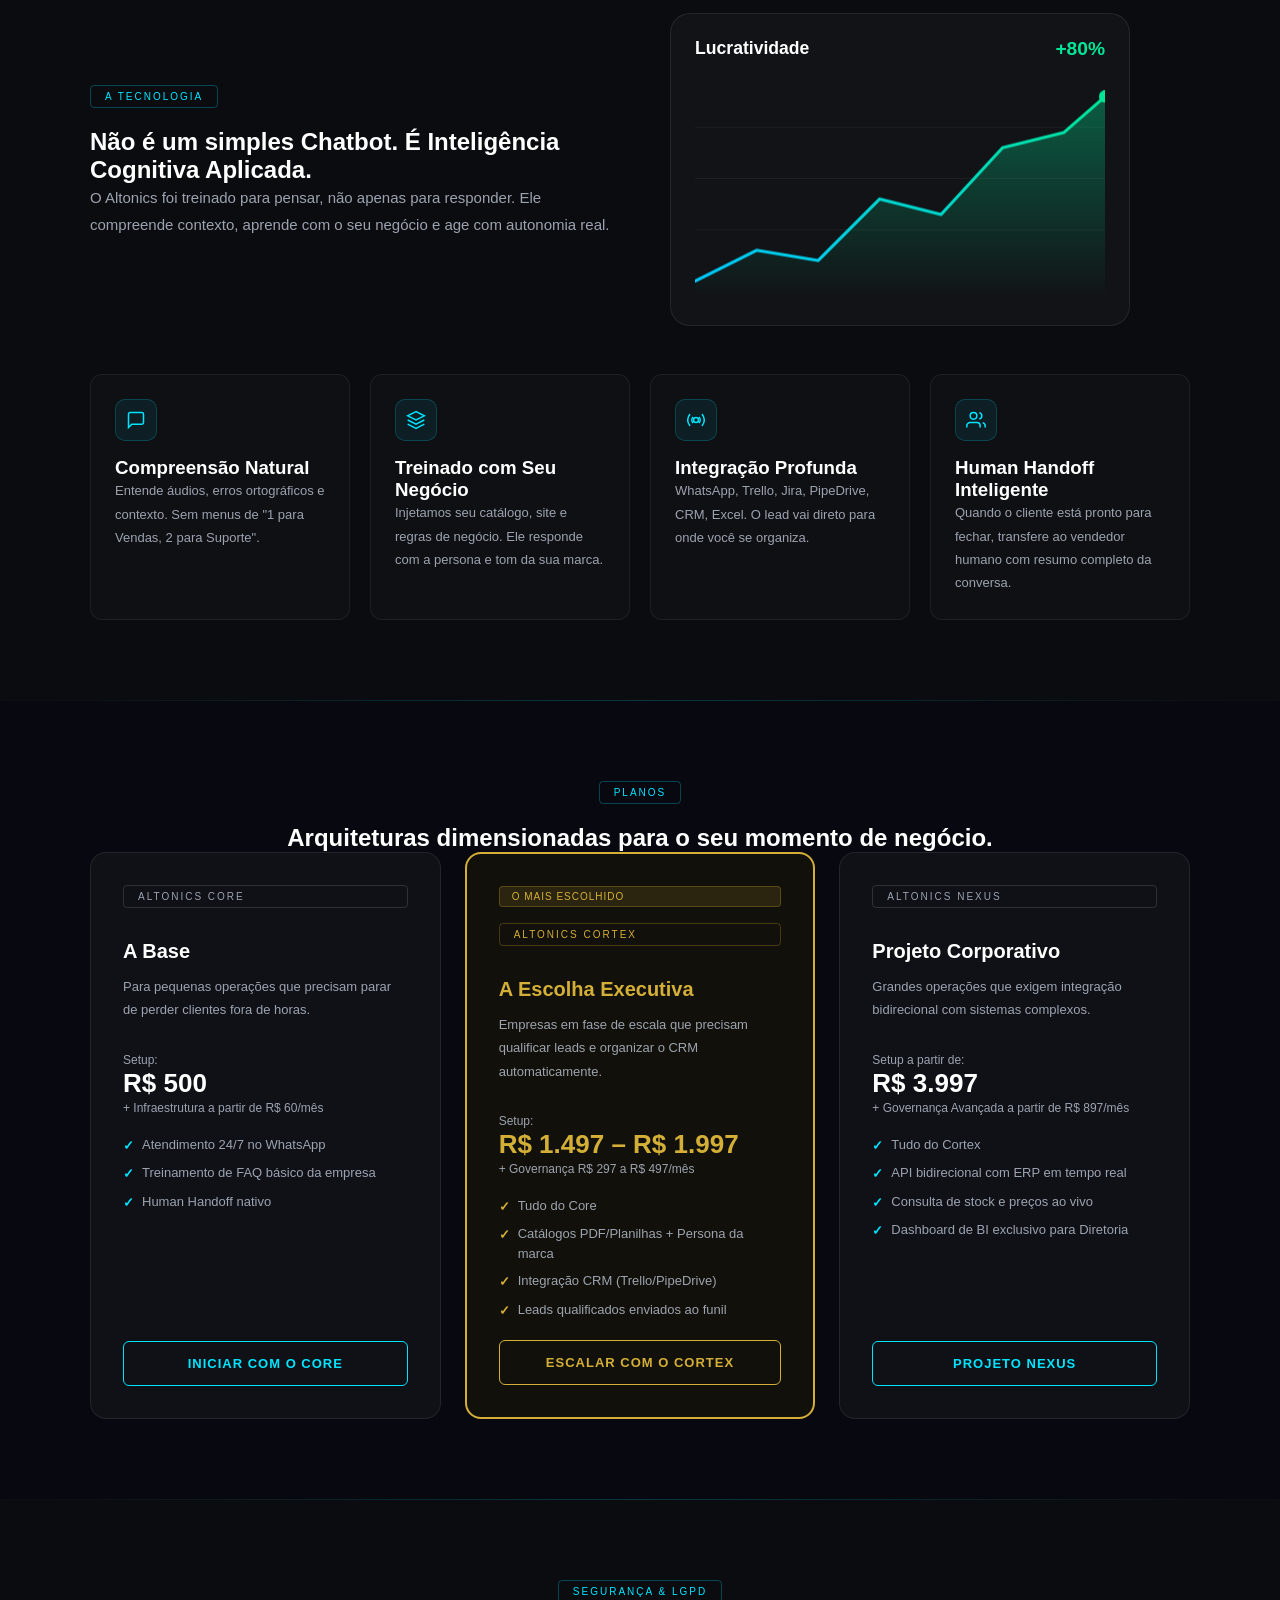
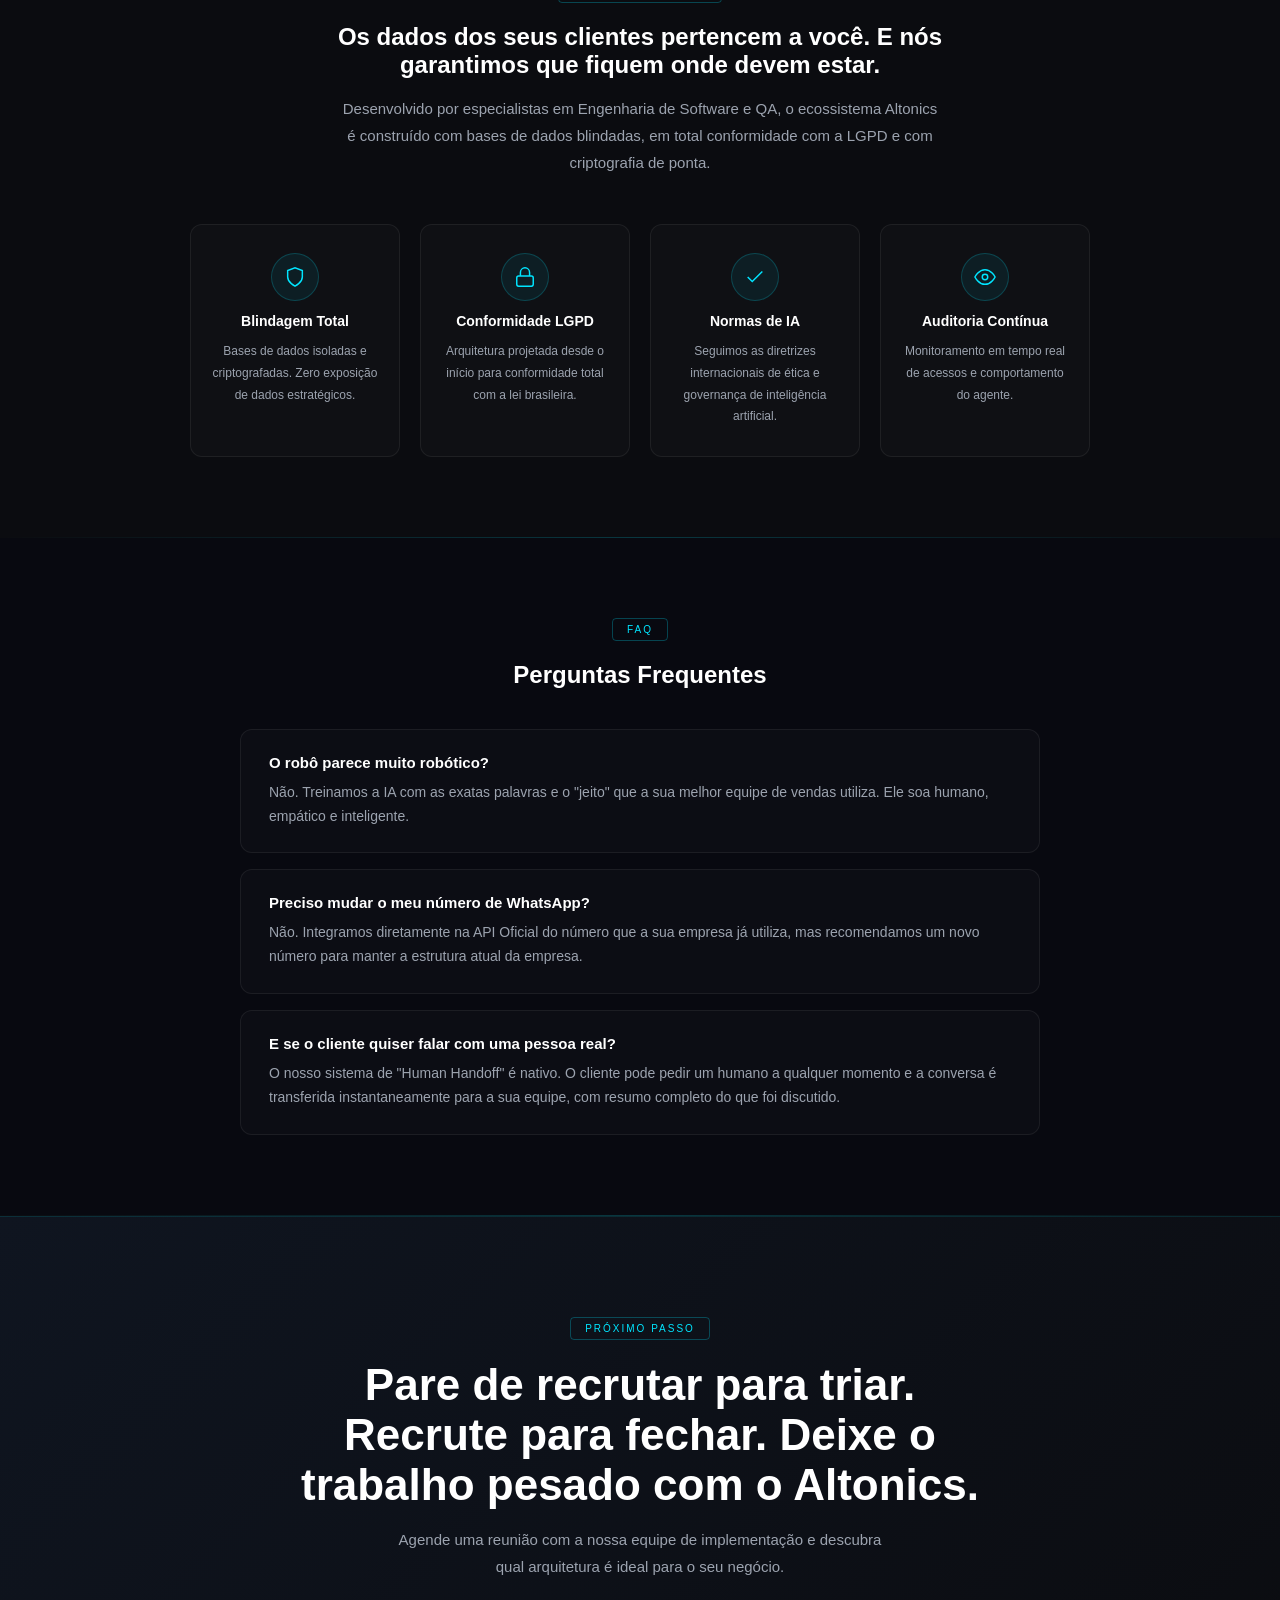
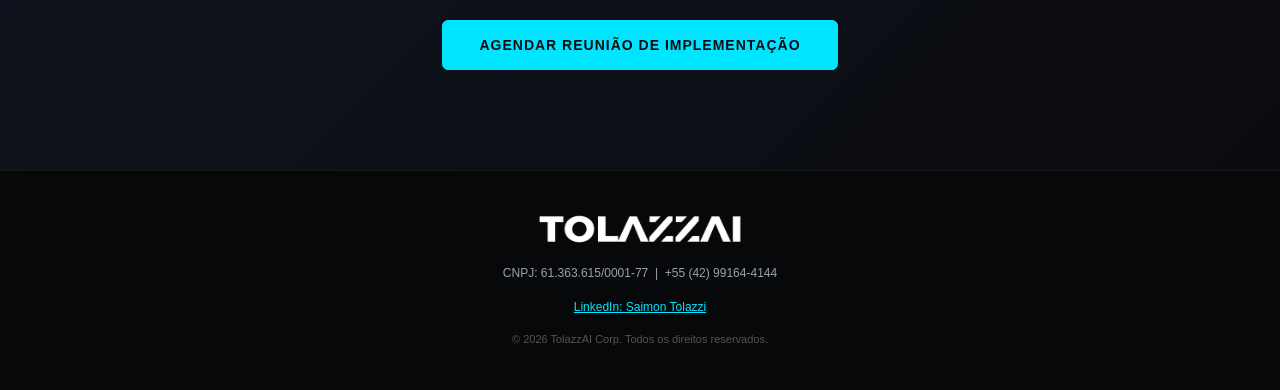
==== commit 17f027ff: "Atualização v1.9 - melhora de performance e organização de imagens" ====
--- a/altonics.html
+++ b/altonics.html
@@ -3,7 +3,7 @@
   <head>
     <meta charset="UTF-8" />
     <meta name="viewport" content="width=device-width, initial-scale=1.0" />
-    <link rel="icon" type="image/png" href="favicon.png" />
+    <link rel="icon" type="image/png" href="img/favicon.png" />
     <title>Altonics — Powered by TolazzAI</title>
     <link rel="stylesheet" href="css/base.css" />
     <link rel="stylesheet" href="css/altonics.css" />
@@ -15,7 +15,7 @@
         <!-- Logo TolazzAI (com fallback para texto) -->
         <a href="index.html" style="display: flex; align-items: center">
           <img
-            src="logoBranco.png"
+            src="img/logoBranco.png"
             alt="TolazzAI Corp"
             style="height: 32px; width: auto; object-fit: contain"
             onerror="
@@ -34,7 +34,7 @@
         <!-- Logo Altonics (com fallback para texto) -->
         <a href="#" style="display: flex; align-items: center">
           <img
-            src="altonicsBrancoEscrito.png"
+            src="img/altonicsBrancoEscrito.png"
             alt="Altonics"
             style="height: 28px; width: auto; object-fit: contain"
             onerror="
@@ -81,11 +81,13 @@
             <div class="phone-notch"></div>
             <video
               class="phone-video"
-              src="altonicsBot.mp4"
+              src="img/altonicsBot.mp4"
               autoplay
               loop
               muted
               playsinline
+              preload="metadata"
+              poster="img/altonicsBot-poster.png"
             ></video>
           </div>
         </div>
@@ -585,7 +587,7 @@
     <footer>
       <div class="footer-inner">
         <img
-          src="logoBranco.png"
+          src="img/logoBranco.png"
           alt="TolazzAI Corp"
           style="height: 36px; width: auto; object-fit: contain"
           onerror="
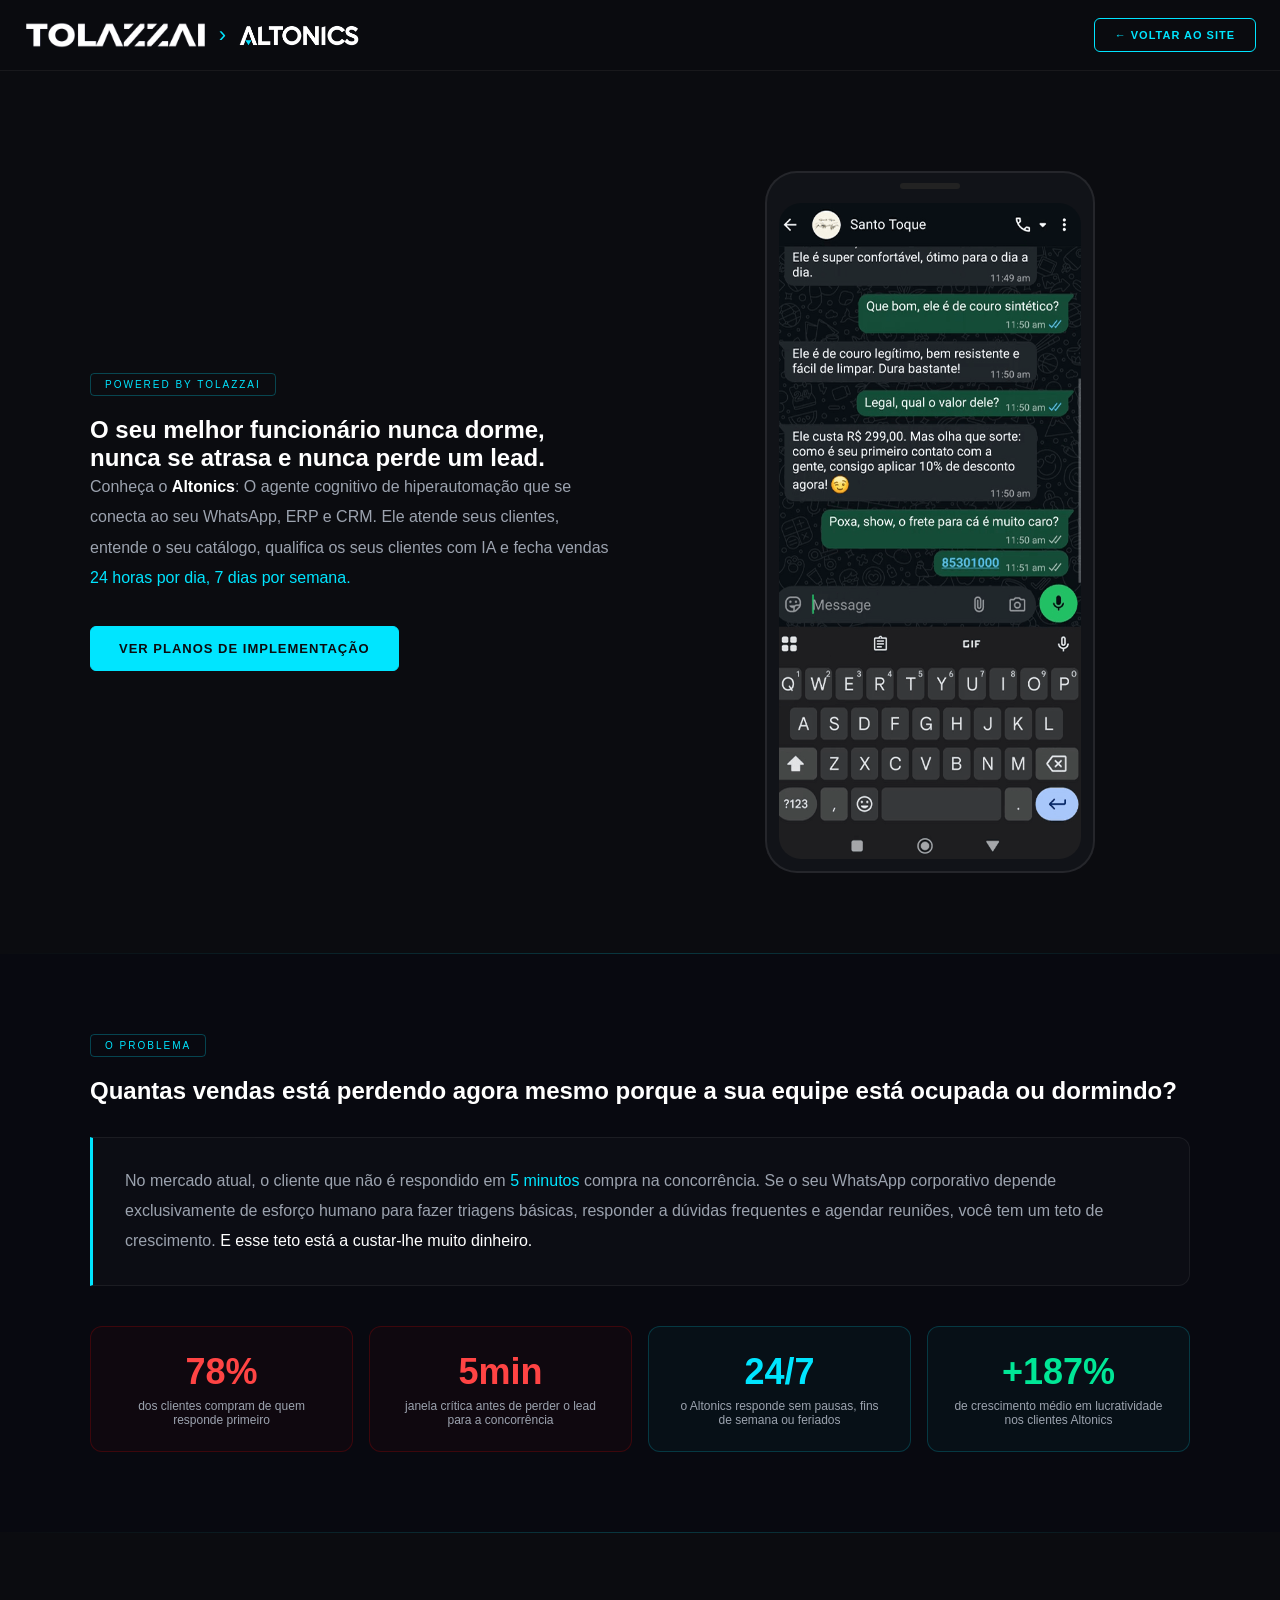
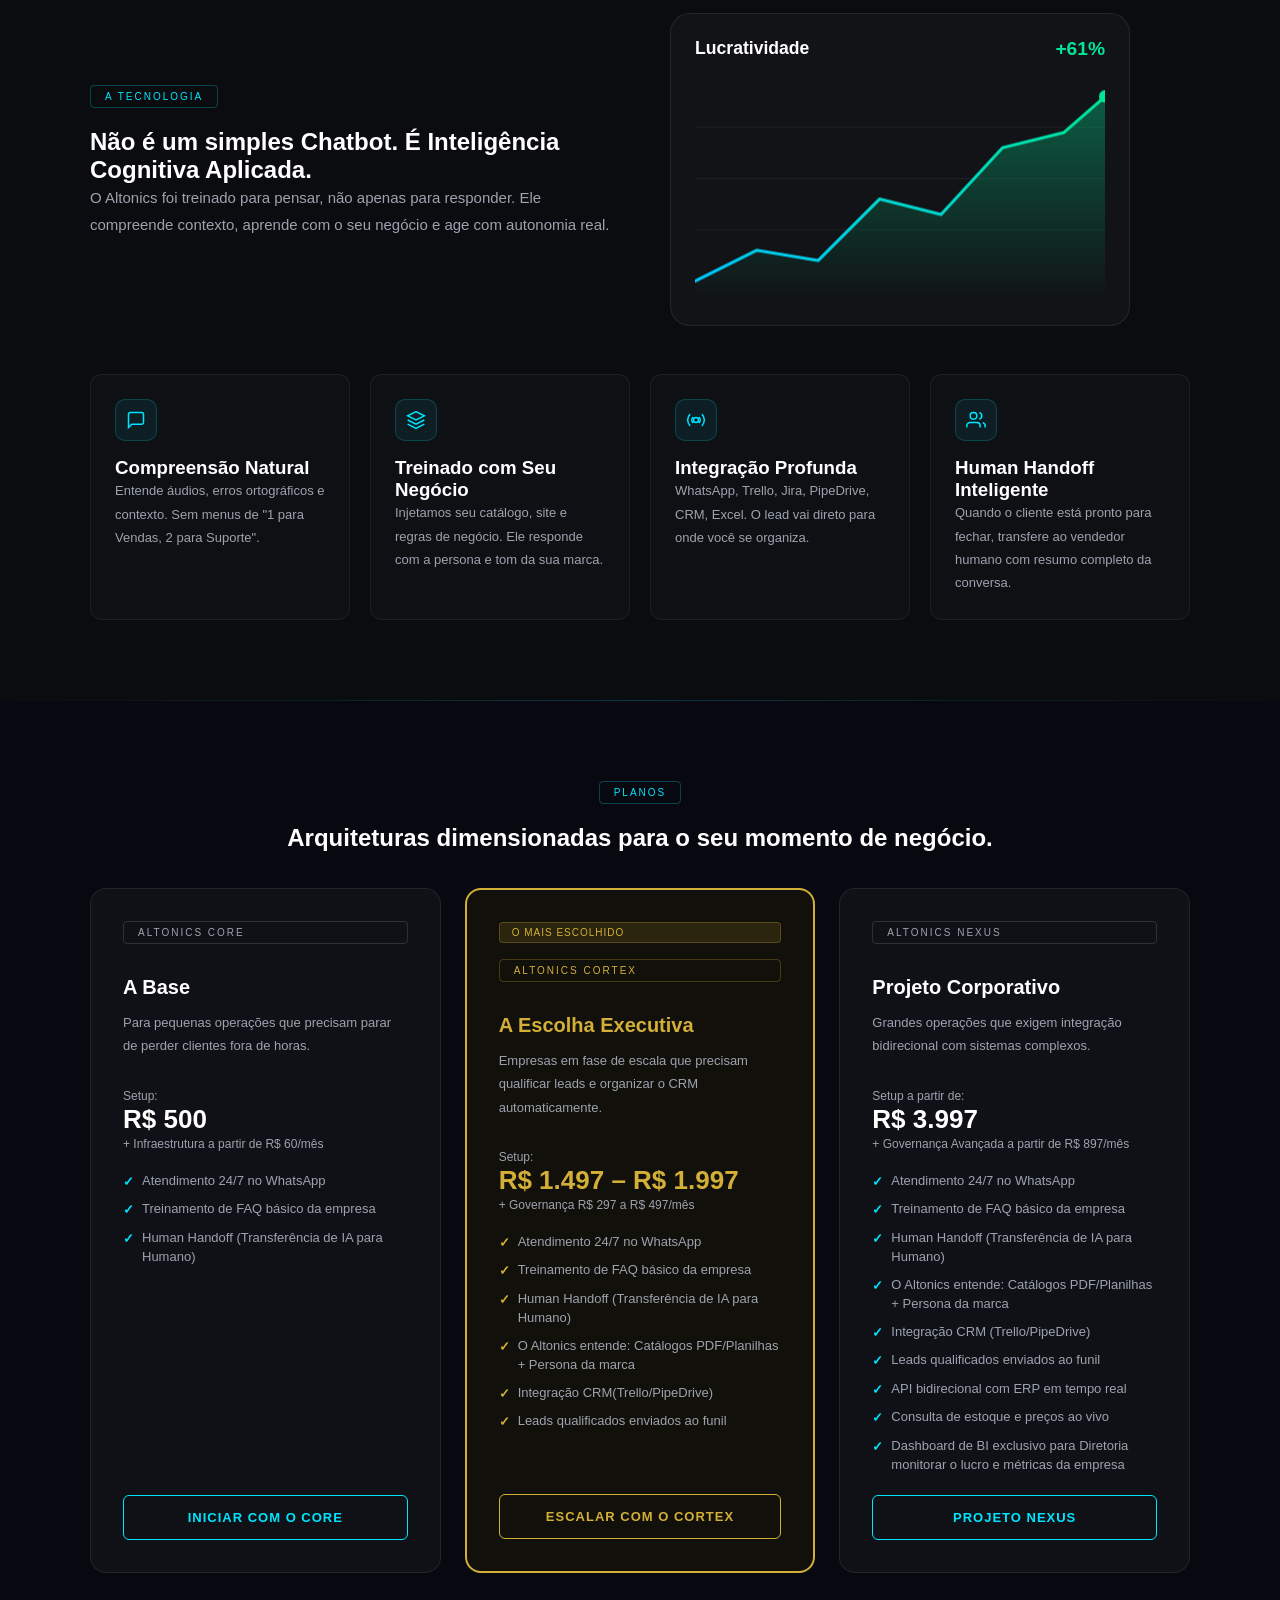
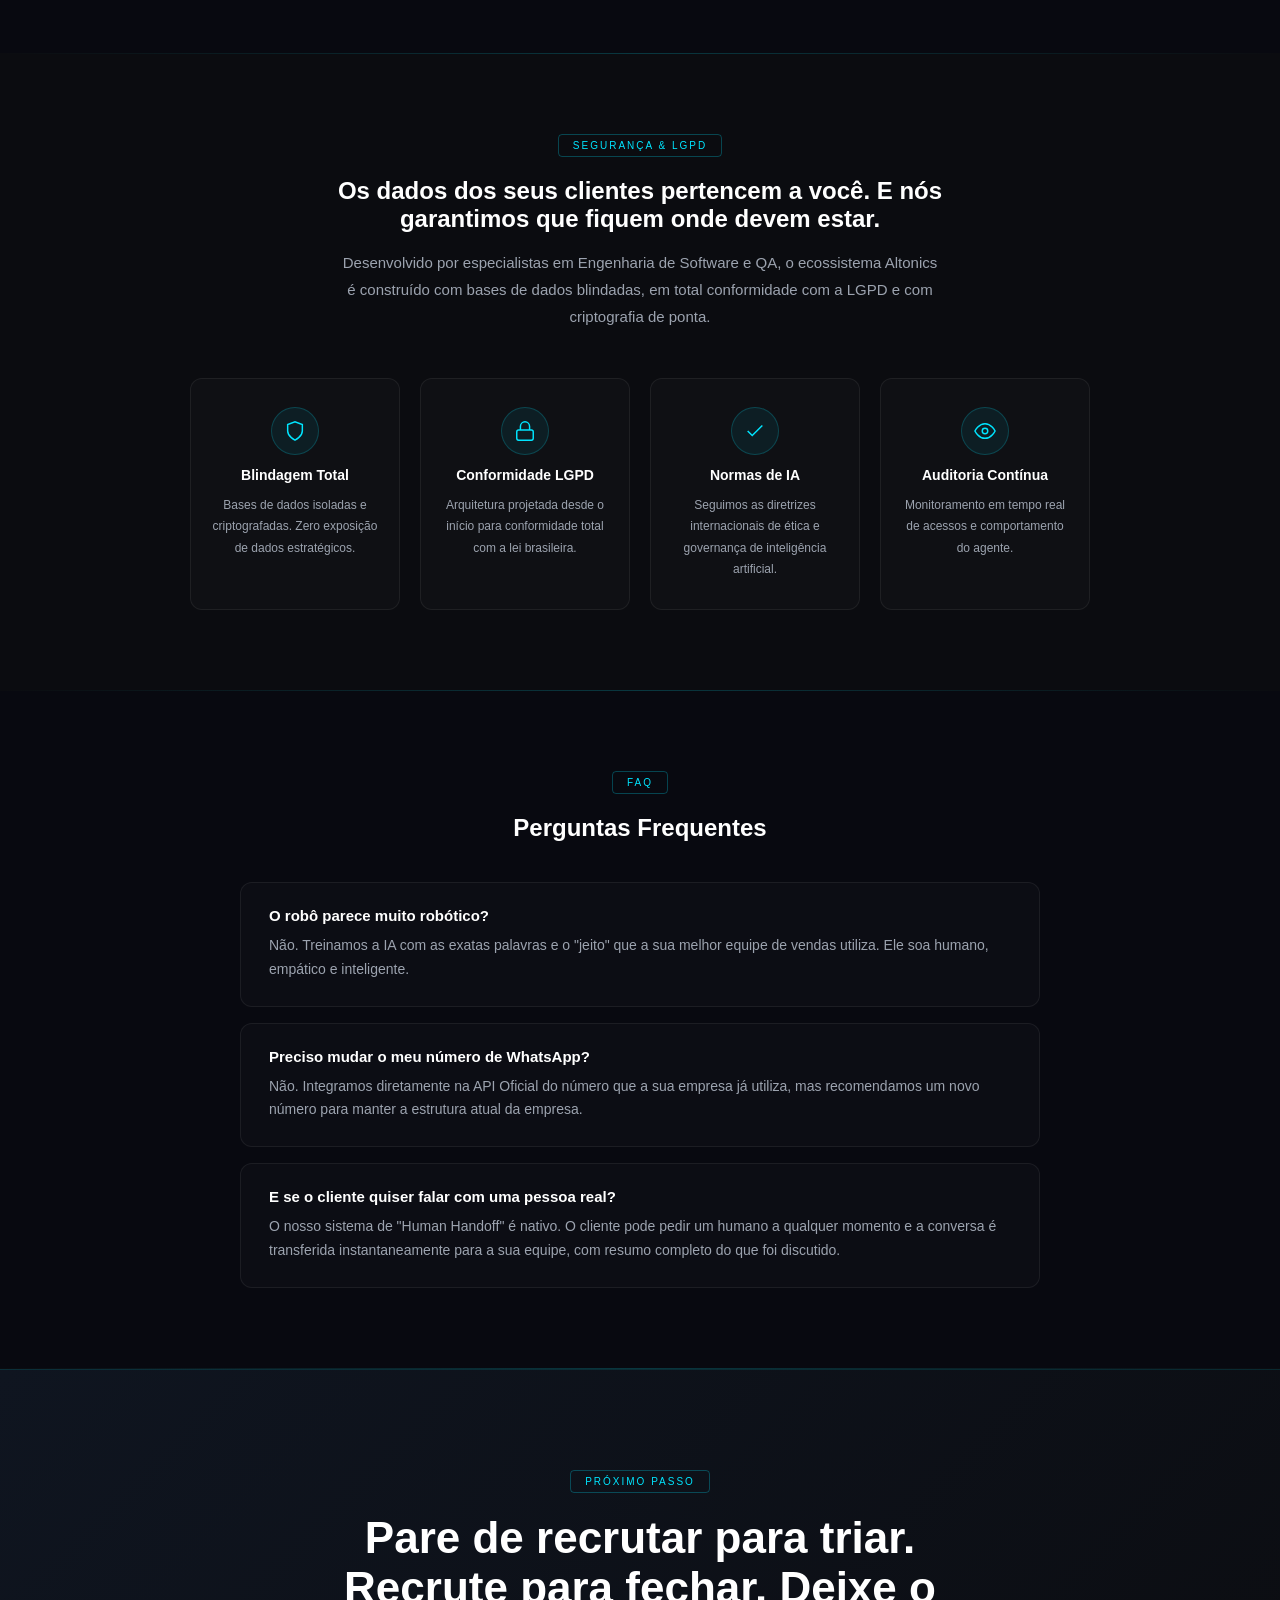
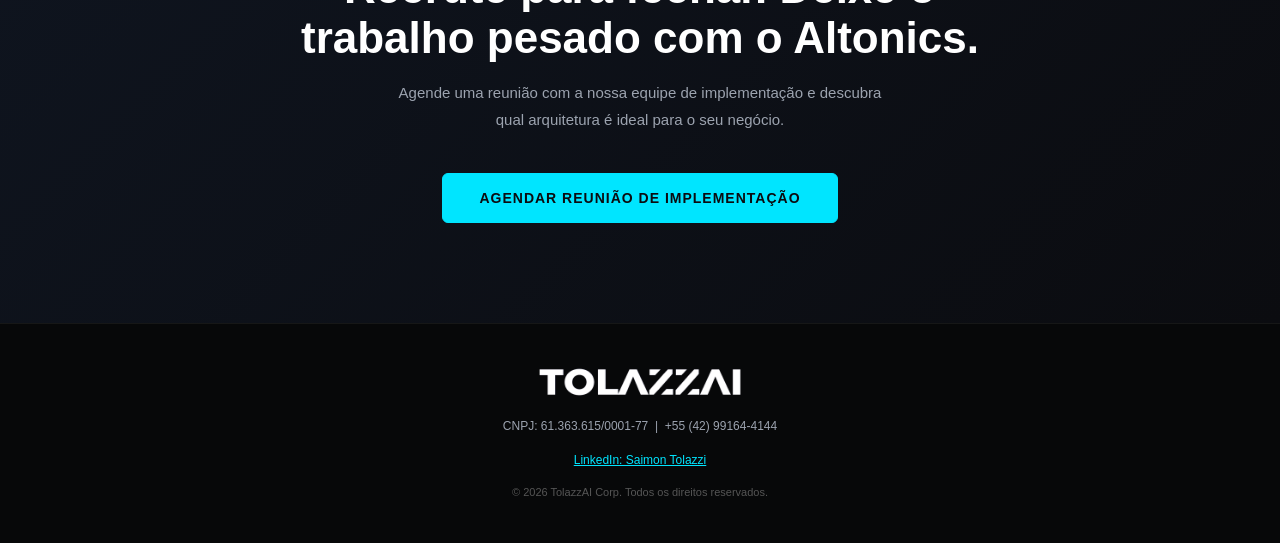
==== commit 35acf3e5: "Atualização v2.0 - Correção de planos do Altonics e espaçamento" ====
--- a/altonics.html
+++ b/altonics.html
@@ -356,6 +356,8 @@
       <div class="mx" style="text-align: center">
         <div class="badge">Planos</div>
         <h2>Arquiteturas dimensionadas para o seu momento de negócio.</h2>
+        <br />
+        <br />
       </div>
       <div class="plans-grid" style="max-width: 1100px; margin: 0 auto">
         <div class="plan-card">
@@ -375,7 +377,7 @@
           <ul class="plan-list">
             <li>Atendimento 24/7 no WhatsApp</li>
             <li>Treinamento de FAQ básico da empresa</li>
-            <li>Human Handoff nativo</li>
+            <li>Human Handoff (Transferência de IA para Humano)</li>
           </ul>
           <a
             href="#final"
@@ -401,11 +403,15 @@
             <span class="mes">+ Governança R$ 297 a R$ 497/mês</span>
           </div>
           <ul class="plan-list">
-            <li class="gold-check">Tudo do Core</li>
+            <li class="gold-check">Atendimento 24/7 no WhatsApp</li>
+            <li class="gold-check">Treinamento de FAQ básico da empresa</li>
             <li class="gold-check">
-              Catálogos PDF/Planilhas + Persona da marca
+              Human Handoff (Transferência de IA para Humano)
             </li>
-            <li class="gold-check">Integração CRM (Trello/PipeDrive)</li>
+            <li class="gold-check">
+              O Altonics entende: Catálogos PDF/Planilhas + Persona da marca
+            </li>
+            <li class="gold-check">Integração CRM(Trello/PipeDrive)</li>
             <li class="gold-check">Leads qualificados enviados ao funil</li>
           </ul>
           <a
@@ -433,10 +439,20 @@
             >
           </div>
           <ul class="plan-list">
-            <li>Tudo do Cortex</li>
+            <li>Atendimento 24/7 no WhatsApp</li>
+            <li>Treinamento de FAQ básico da empresa</li>
+            <li>Human Handoff (Transferência de IA para Humano)</li>
+            <li>
+              O Altonics entende: Catálogos PDF/Planilhas + Persona da marca
+            </li>
+            <li>Integração CRM (Trello/PipeDrive)</li>
+            <li>Leads qualificados enviados ao funil</li>
             <li>API bidirecional com ERP em tempo real</li>
-            <li>Consulta de stock e preços ao vivo</li>
-            <li>Dashboard de BI exclusivo para Diretoria</li>
+            <li>Consulta de estoque e preços ao vivo</li>
+            <li>
+              Dashboard de BI exclusivo para Diretoria monitorar o lucro e
+              métricas da empresa
+            </li>
           </ul>
           <a
             href="#final"
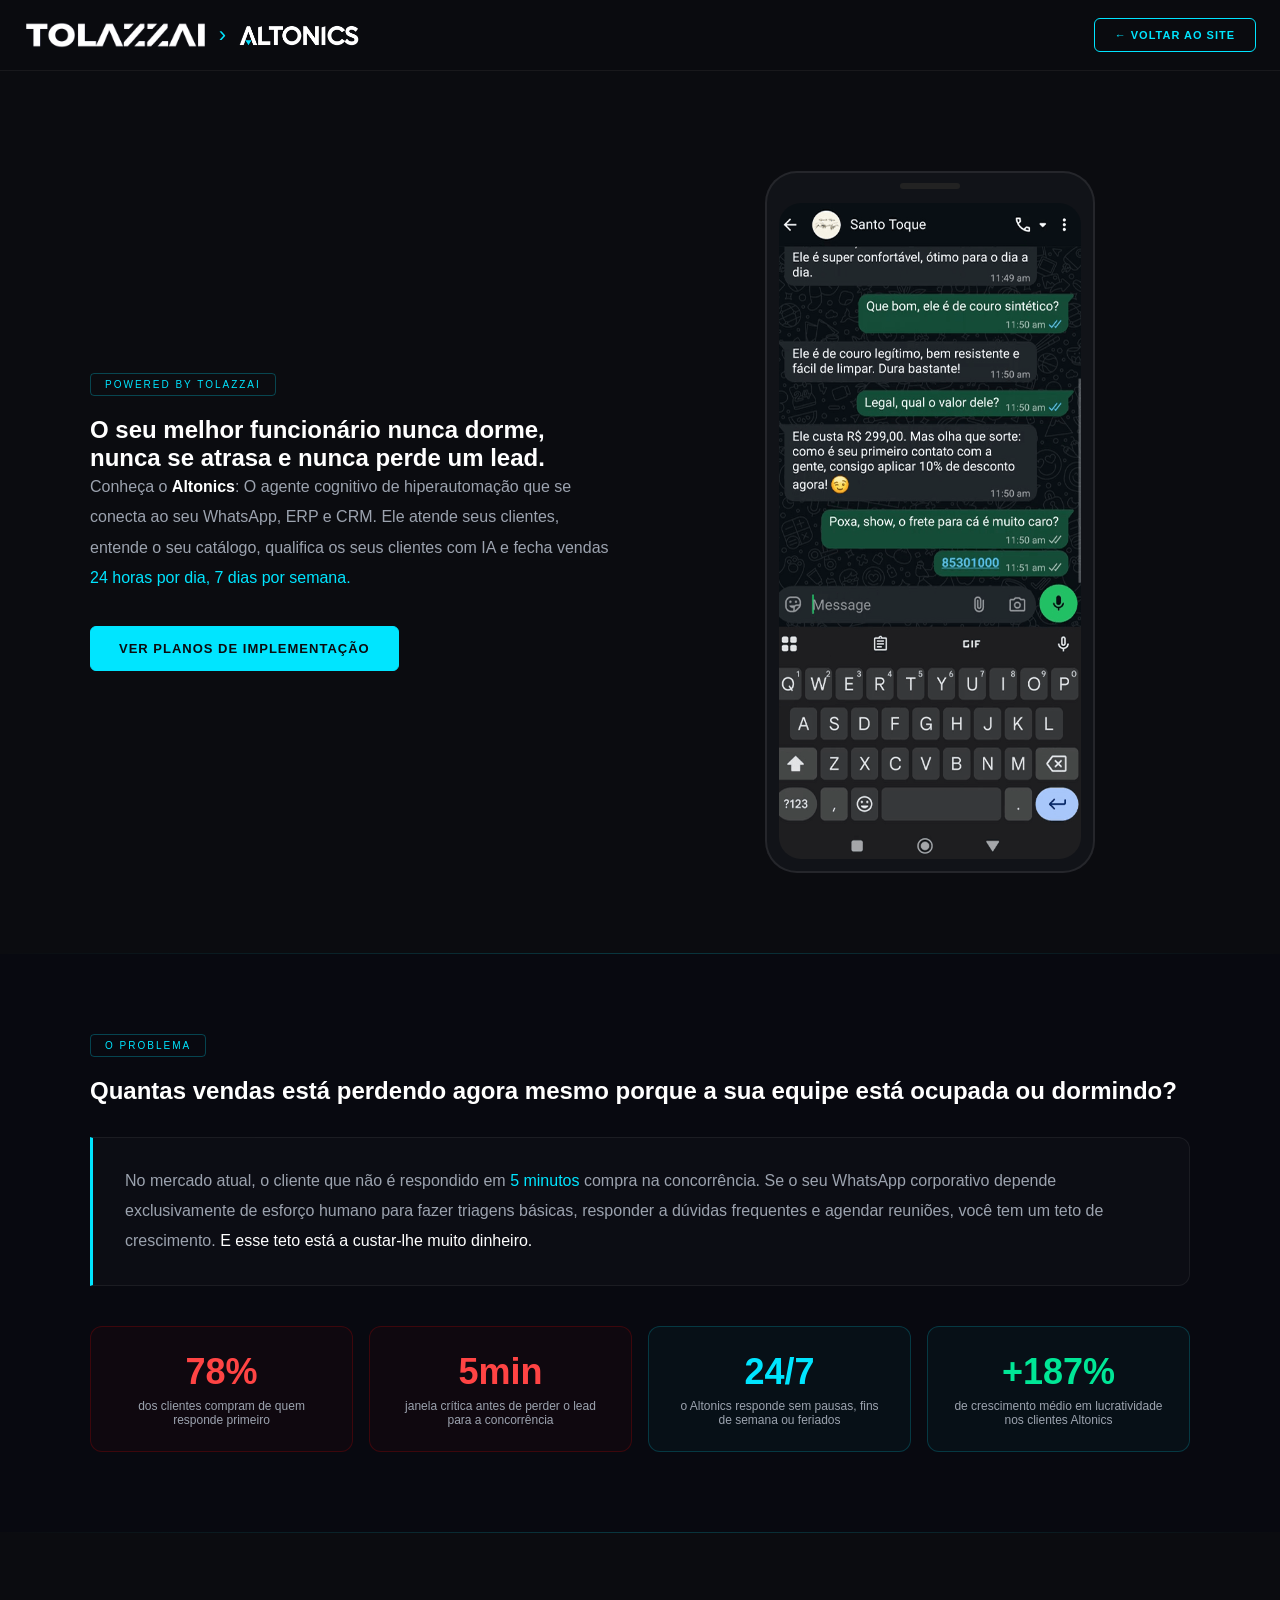
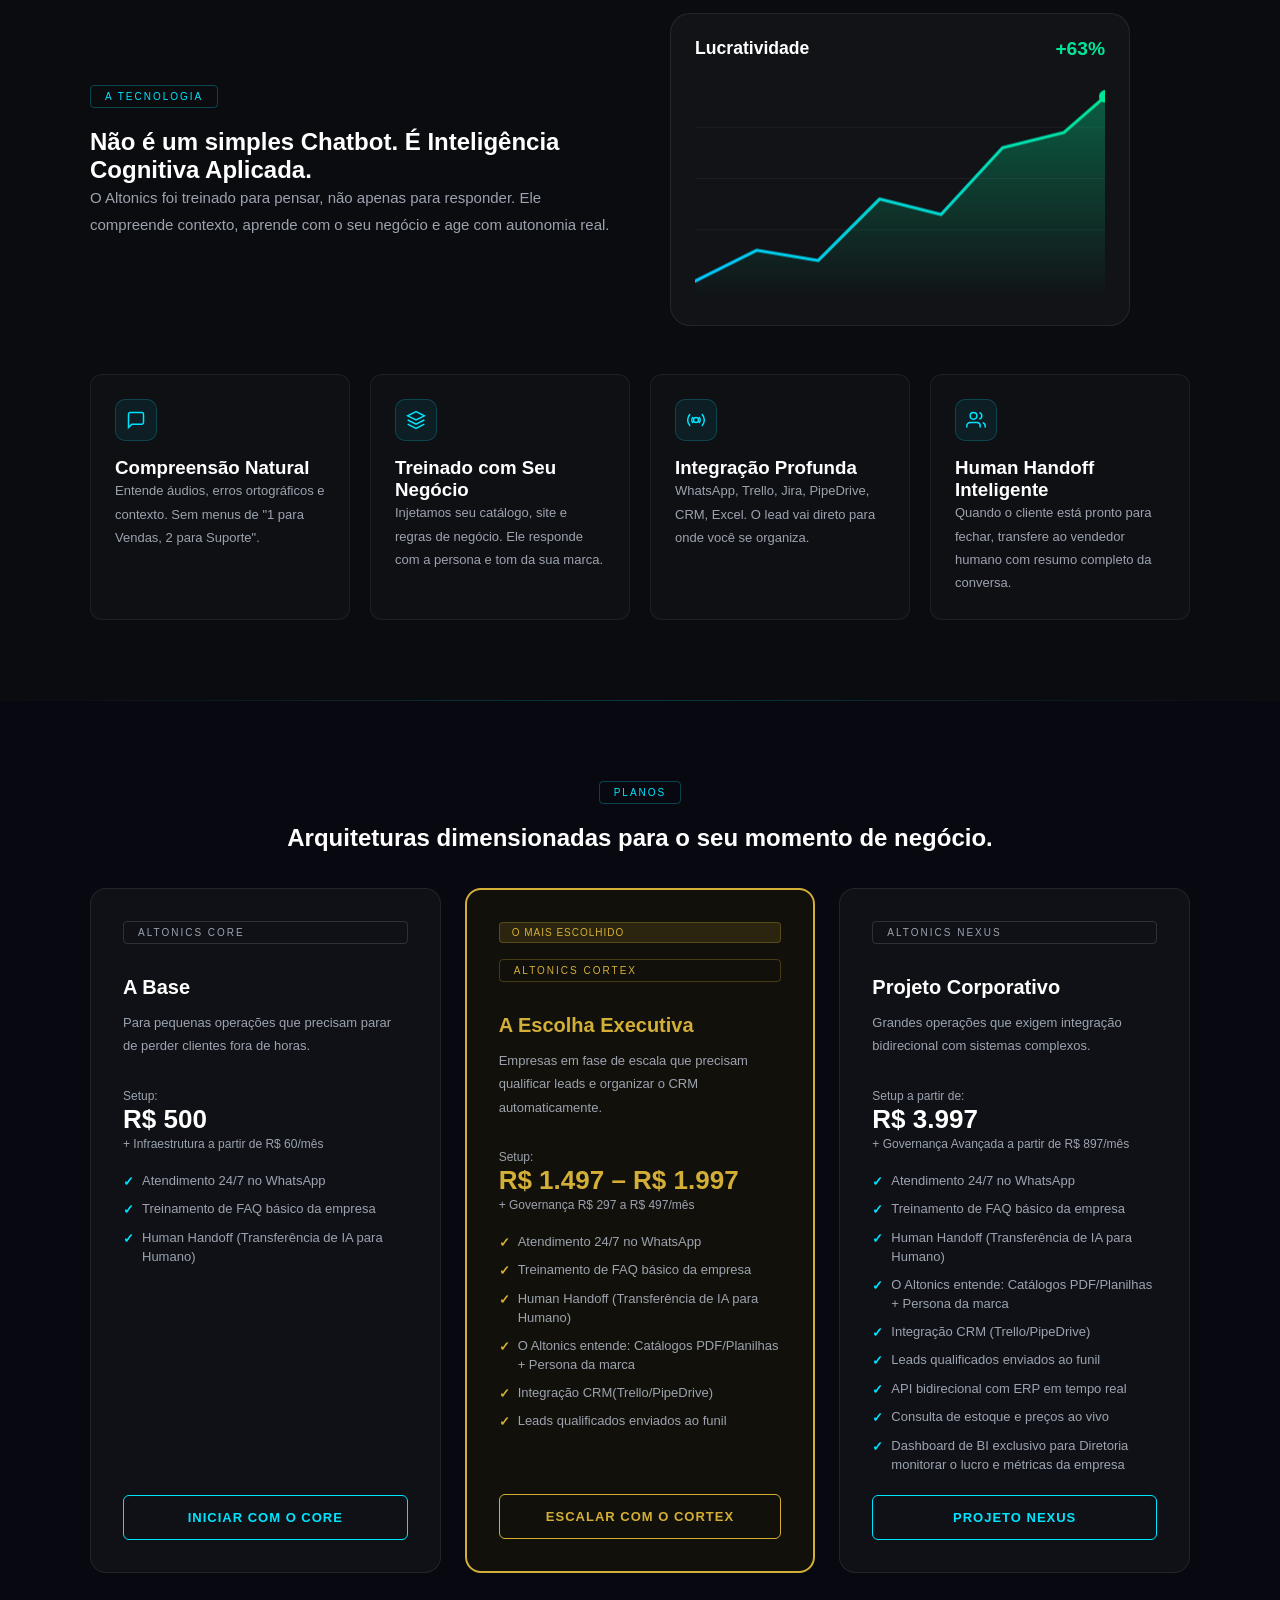
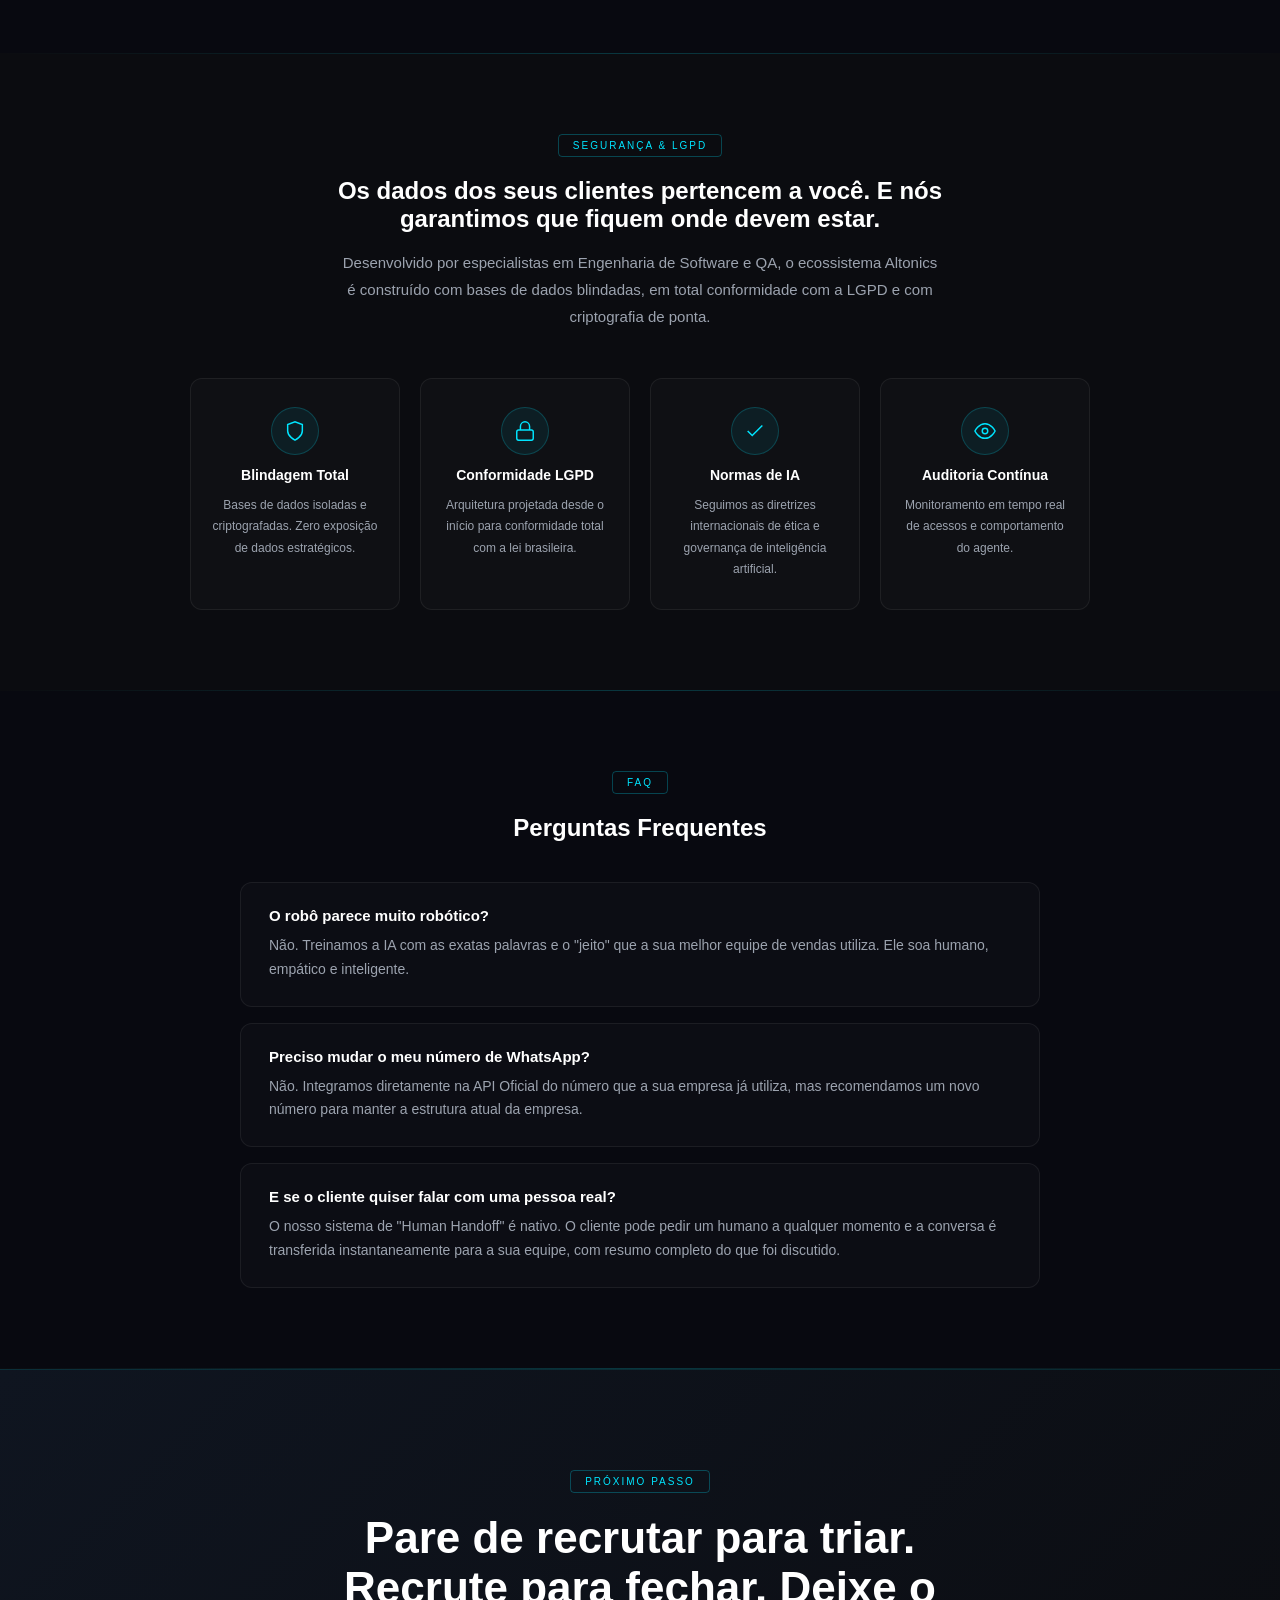
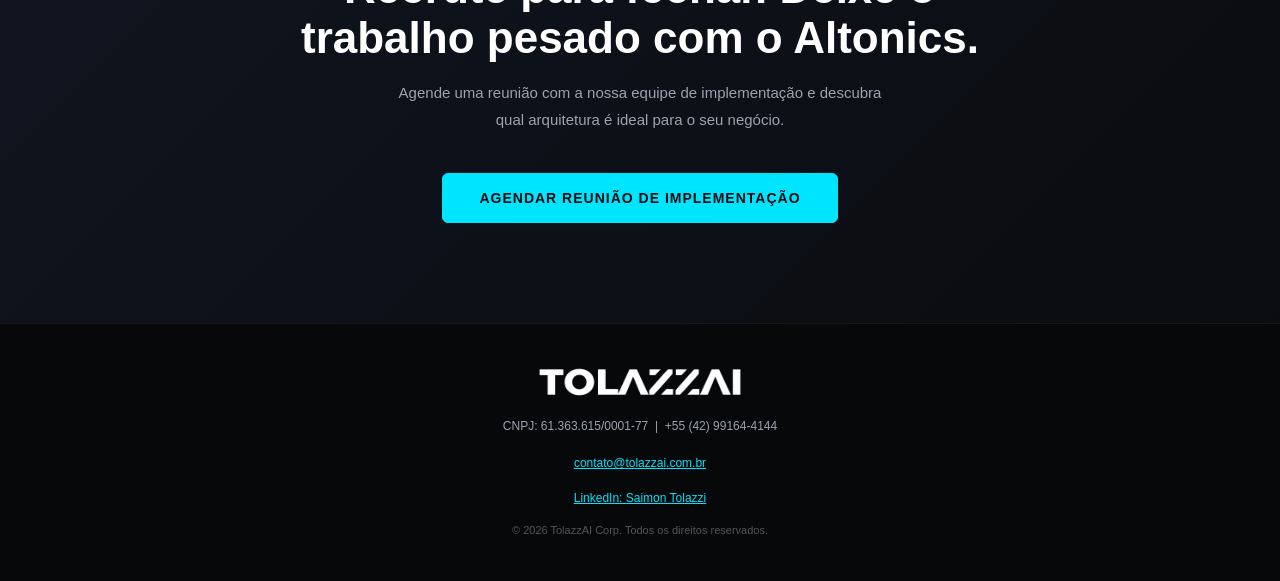
==== commit 16140667: "Atualização v2.8 - Adição de email no footer" ====
--- a/altonics.html
+++ b/altonics.html
@@ -618,6 +618,11 @@
         <p style="font-size: 12px; margin: 0">
           CNPJ: 61.363.615/0001-77 &nbsp;|&nbsp; +55 (42) 99164-4144
         </p>
+        <p style="font-size: 12px; margin: 0">
+          <a href="mailto:contato@tolazzai.com.br" style="color: #00e5ff"
+            >contato@tolazzai.com.br</a
+          >
+        </p>
         <a
           href="https://www.linkedin.com/in/saimon-tolazzi/"
           style="color: #00e5ff; font-size: 12px"
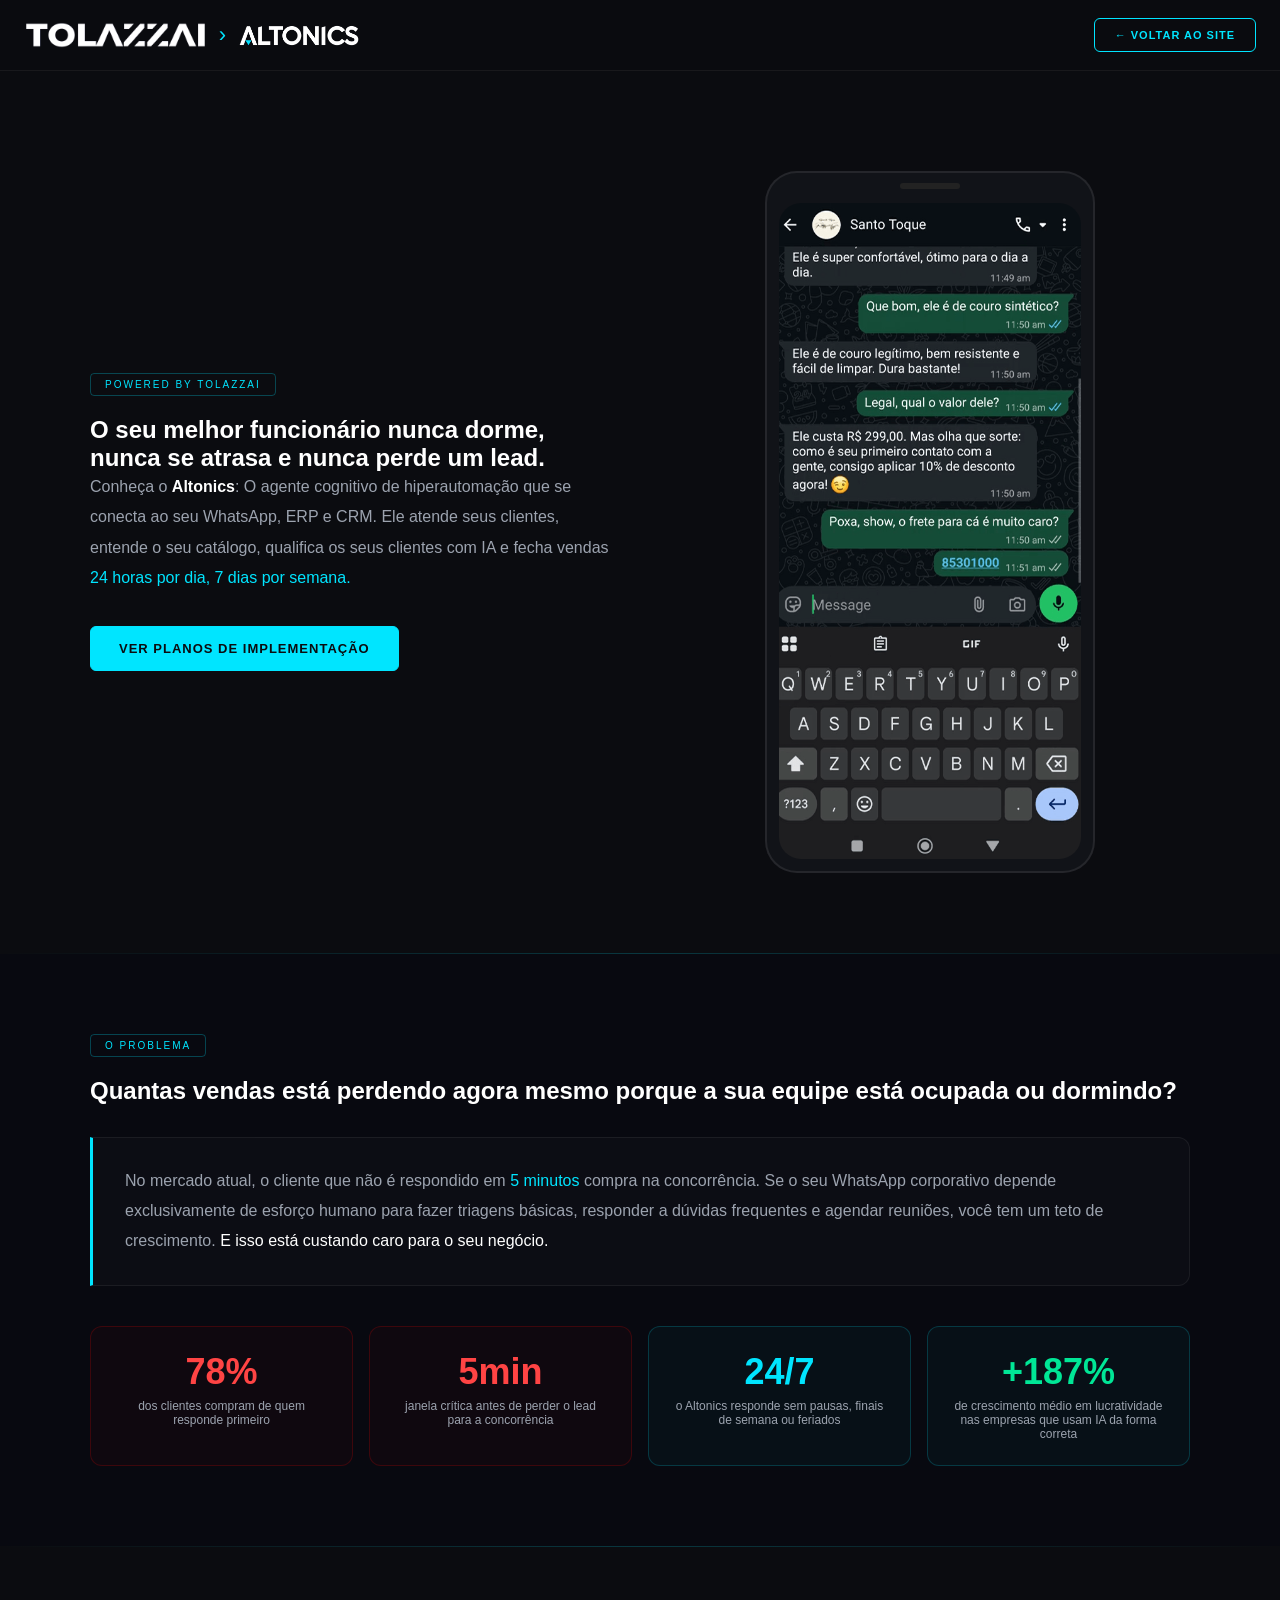
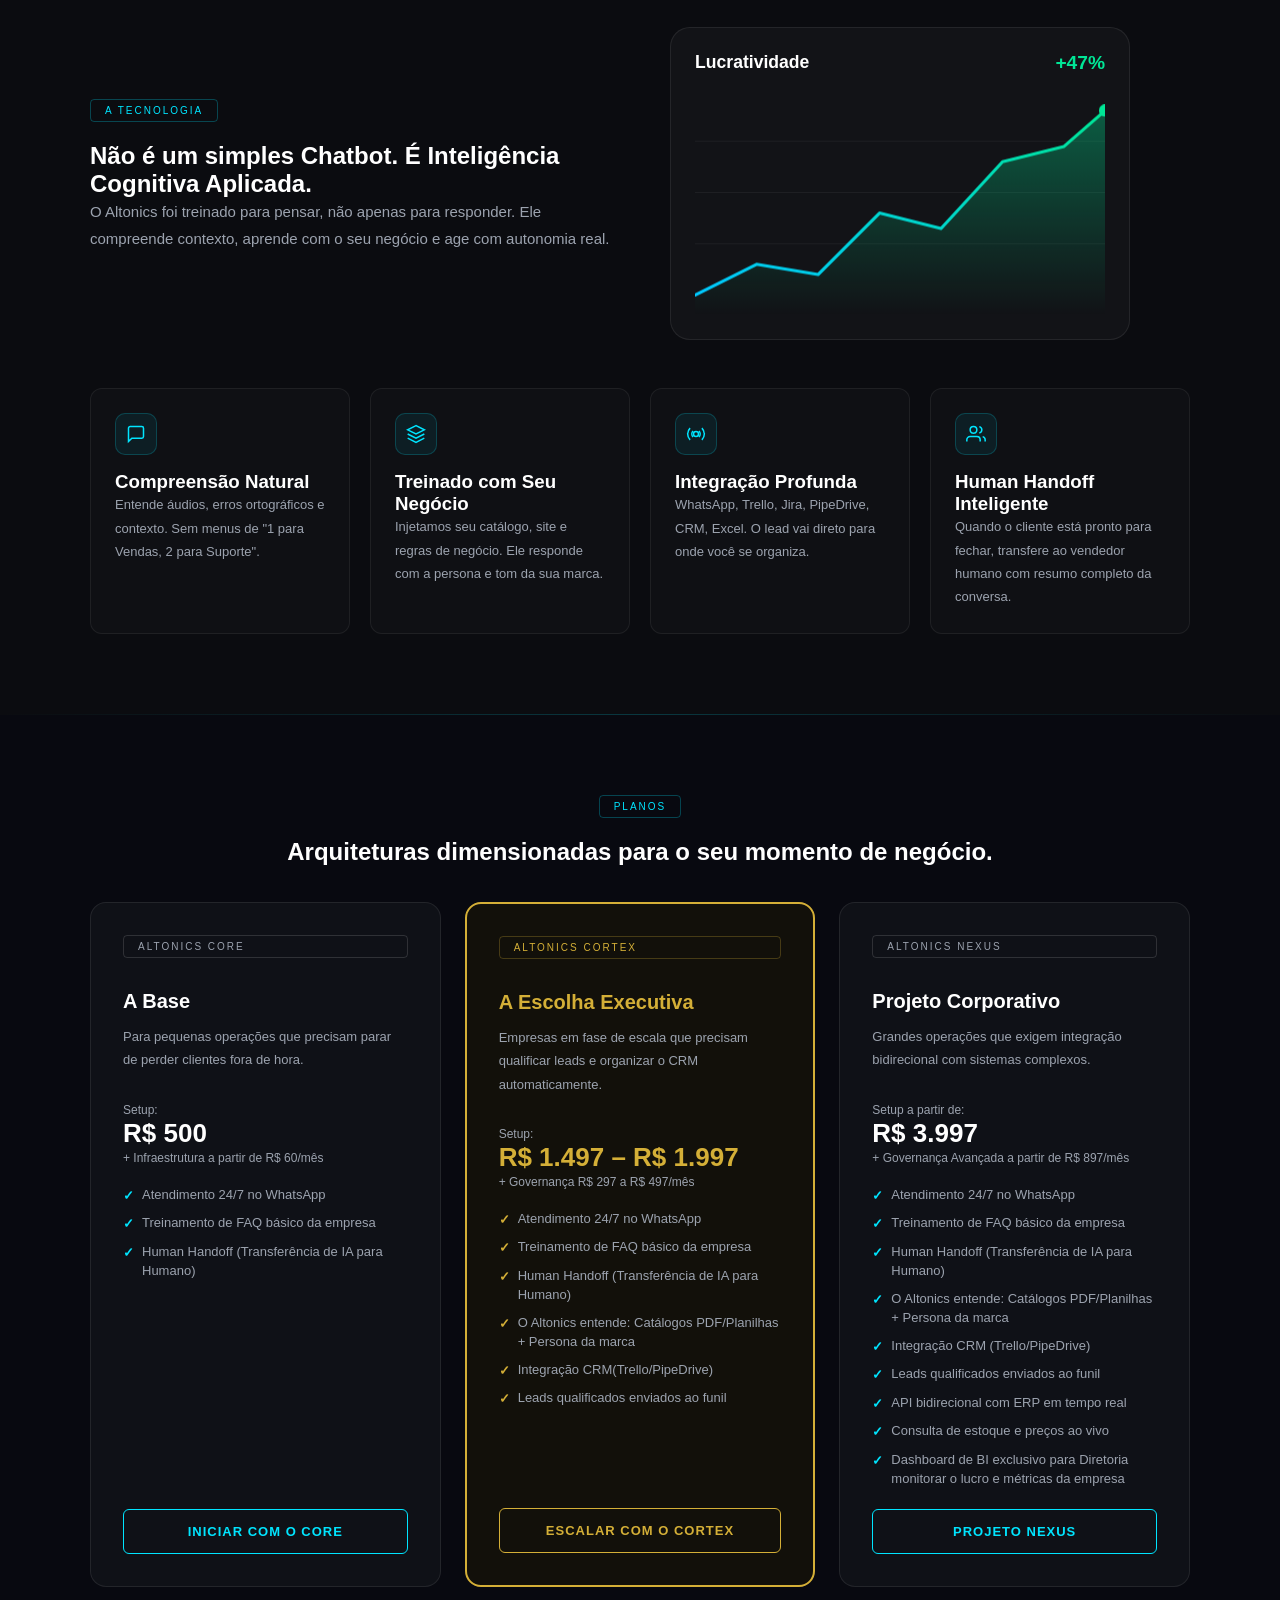
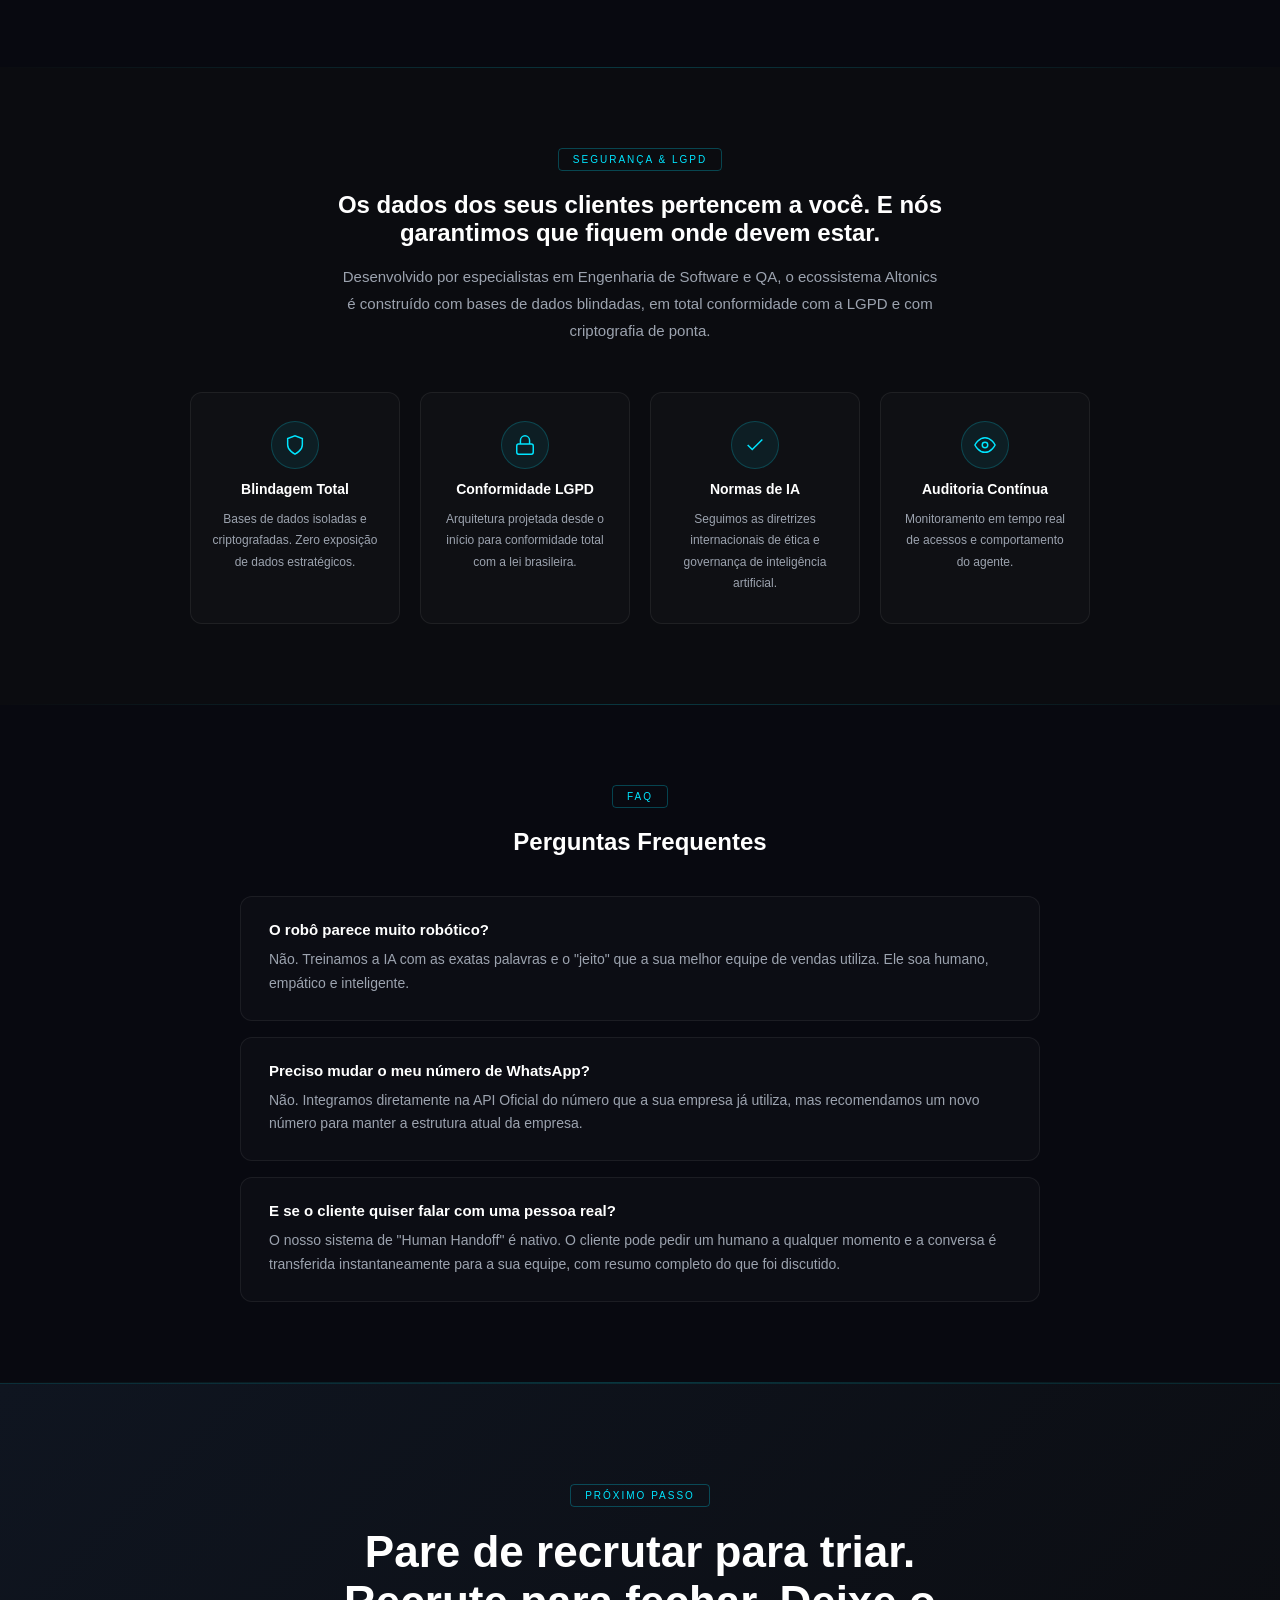
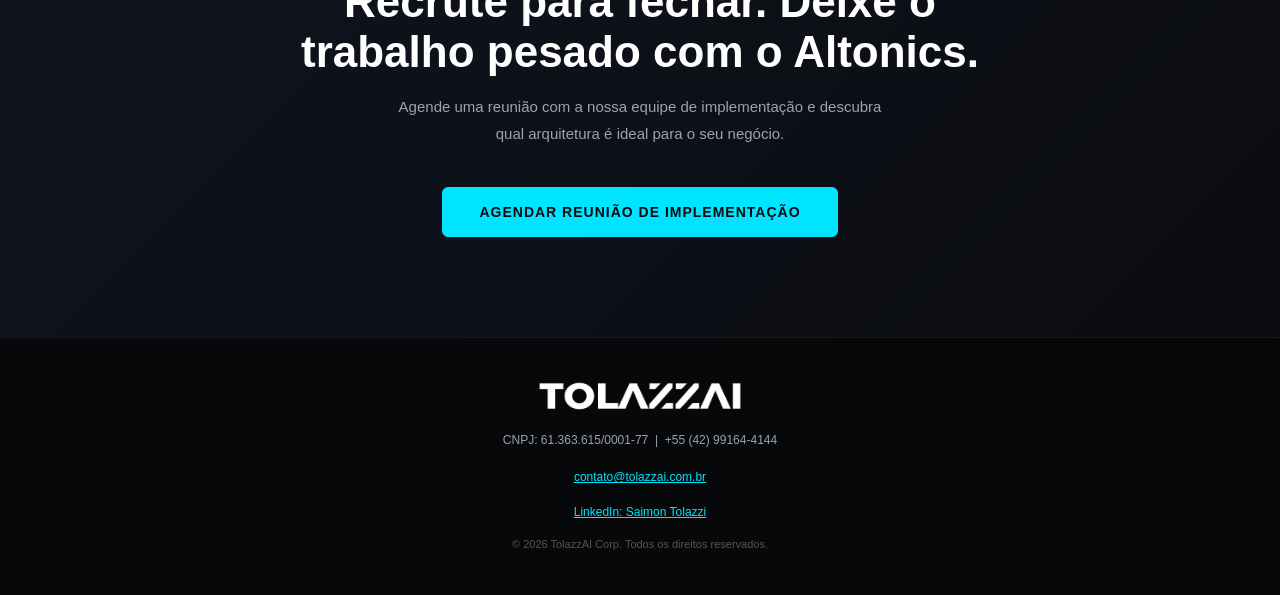
==== commit 89bc881c: "Atualização v2.11 - Varias correções aplicadas 2" ====
--- a/altonics.html
+++ b/altonics.html
@@ -112,7 +112,7 @@
             fazer triagens básicas, responder a dúvidas frequentes e agendar
             reuniões, você tem um teto de crescimento.
             <span class="white"
-              >E esse teto está a custar-lhe muito dinheiro.</span
+              >E isso está custando caro para o seu negócio.</span
             >
           </p>
         </div>
@@ -190,7 +190,7 @@
               24/7
             </div>
             <div style="font-size: 12px; margin-top: 6px">
-              o Altonics responde sem pausas, fins de semana ou feriados
+              o Altonics responde sem pausas, finais de semana ou feriados
             </div>
           </div>
           <div
@@ -213,7 +213,8 @@
               +187%
             </div>
             <div style="font-size: 12px; margin-top: 6px">
-              de crescimento médio em lucratividade nos clientes Altonics
+              de crescimento médio em lucratividade nas empresas que usam IA da
+              forma correta
             </div>
           </div>
         </div>
@@ -367,7 +368,7 @@
           <h3 style="font-size: 20px">A Base</h3>
           <p style="font-size: 13px; margin: 0 0 8px">
             Para pequenas operações que precisam parar de perder clientes fora
-            de horas.
+            de hora.
           </p>
           <div class="plan-price">
             <span class="setup">Setup:</span>
@@ -388,7 +389,6 @@
         </div>
 
         <div class="plan-card featured">
-          <div class="plan-tag">O mais escolhido</div>
           <div class="badge" style="border-color: #d4af3744; color: #d4af37">
             Altonics Cortex
           </div>
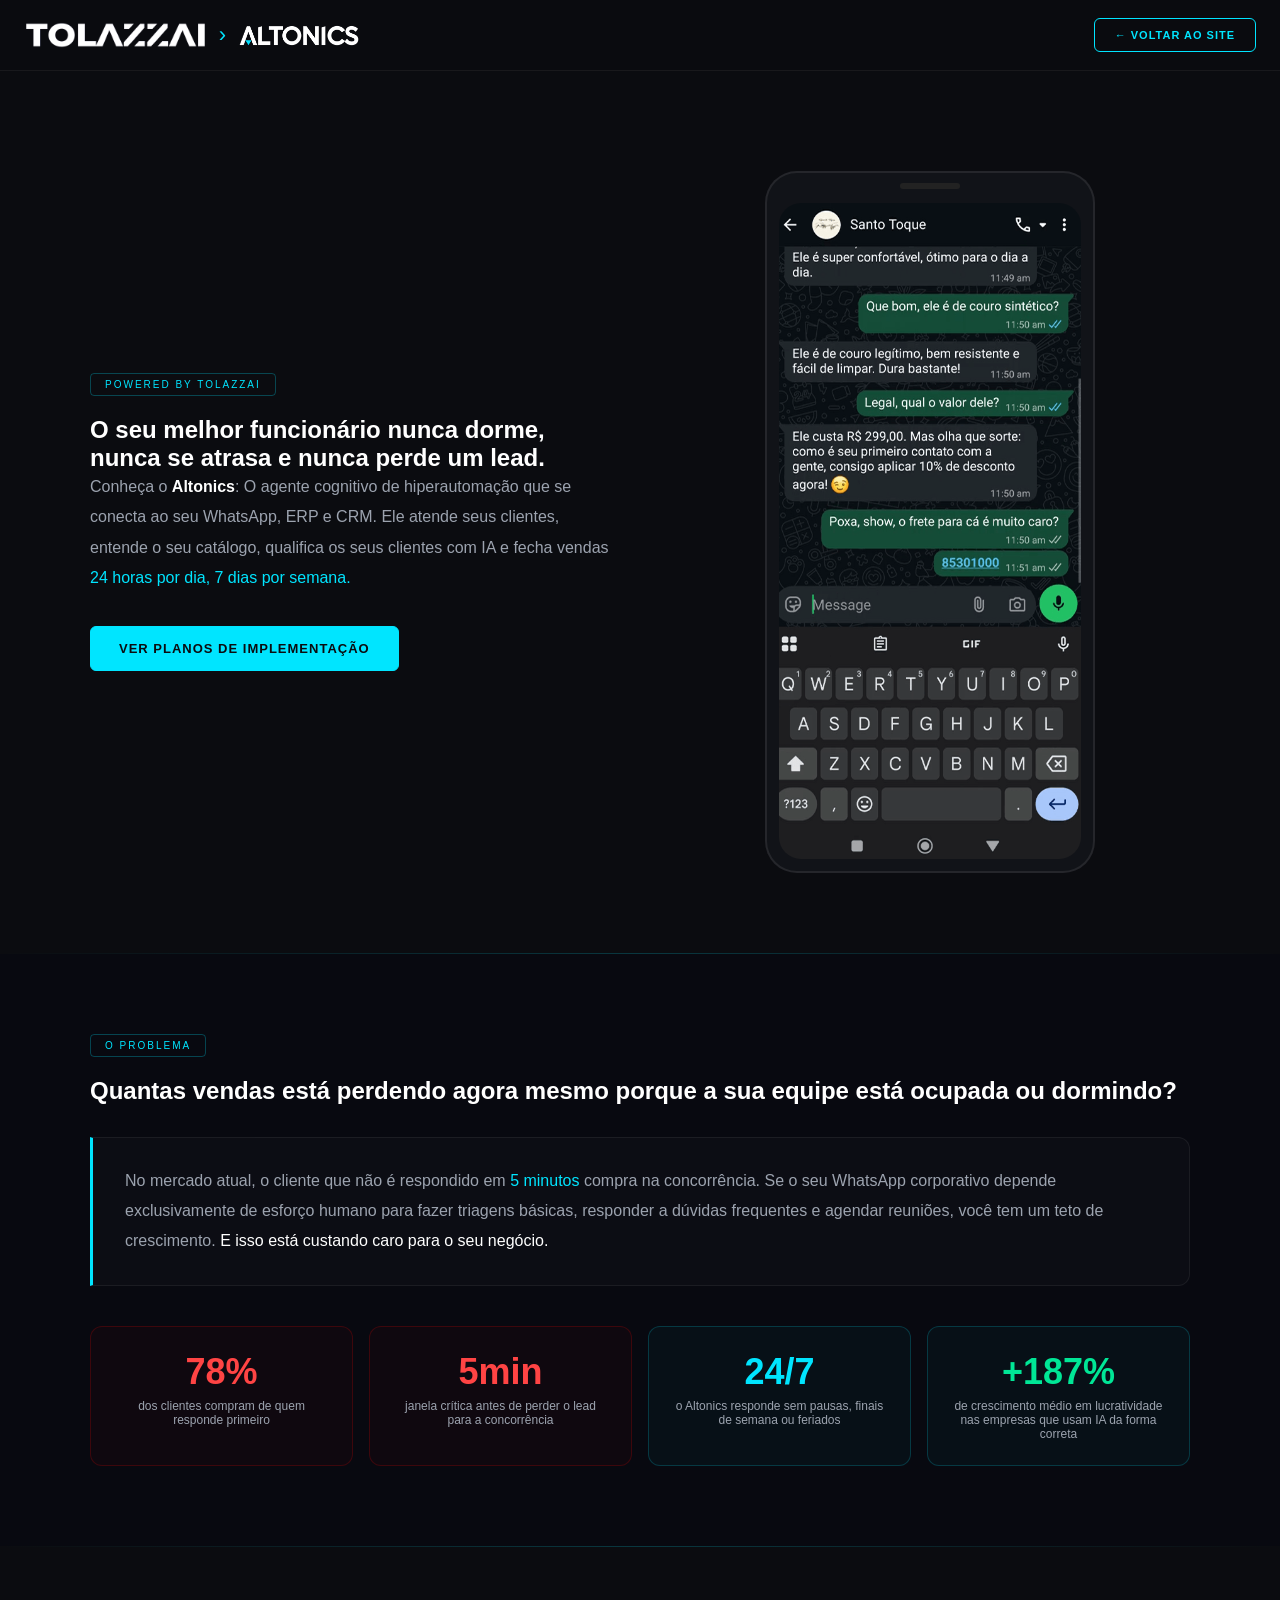
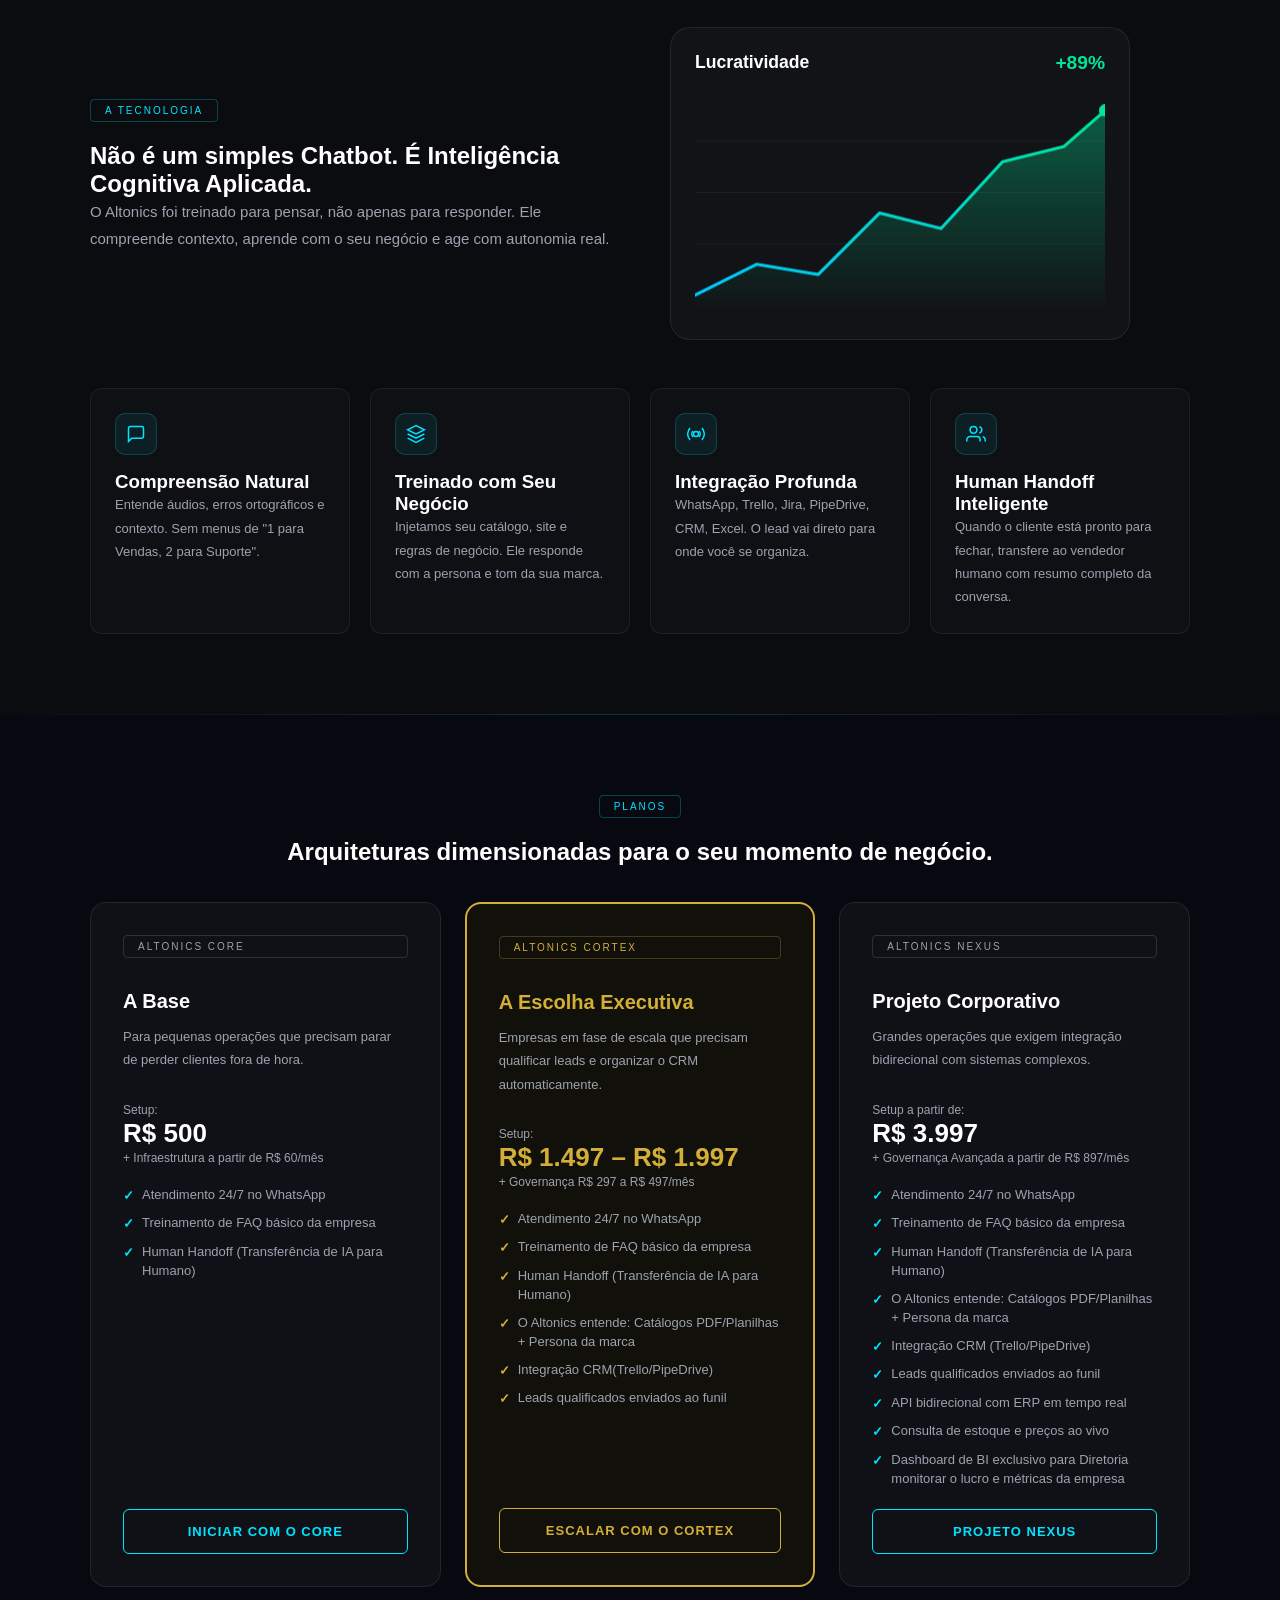
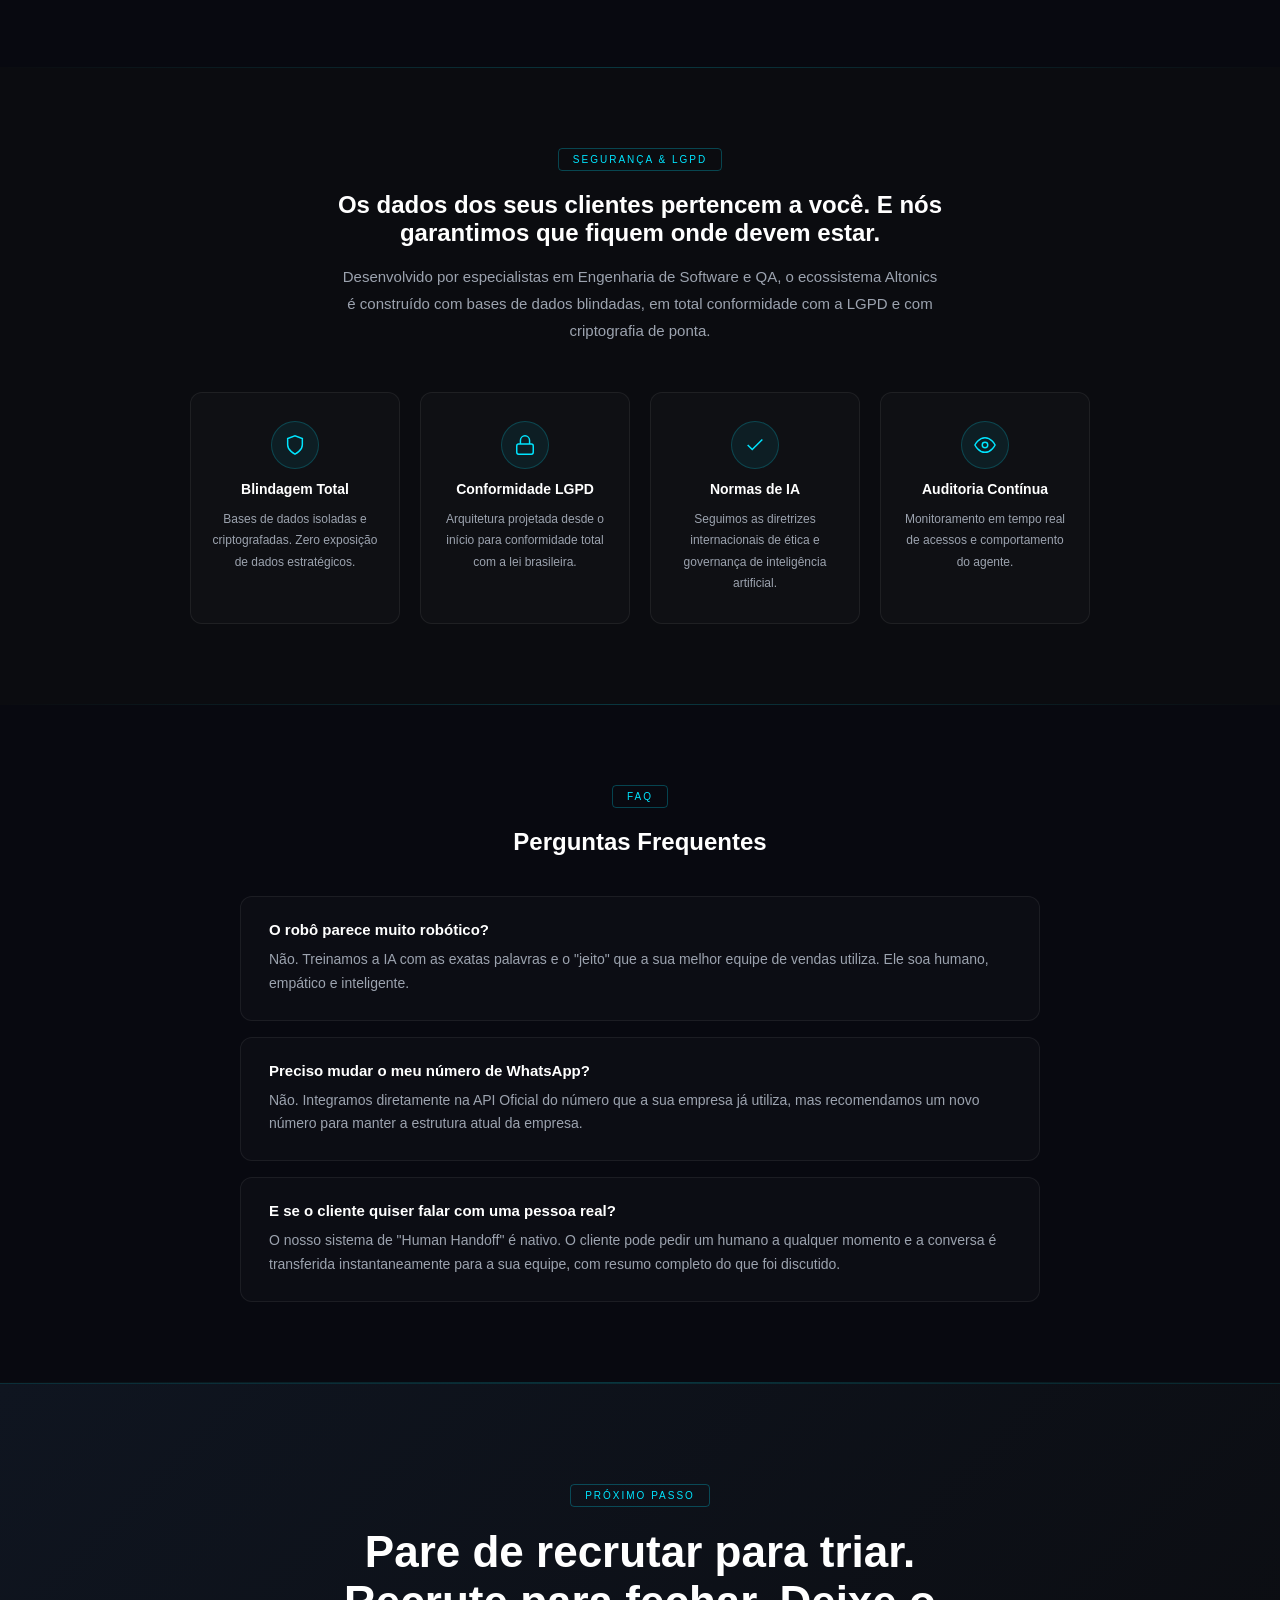
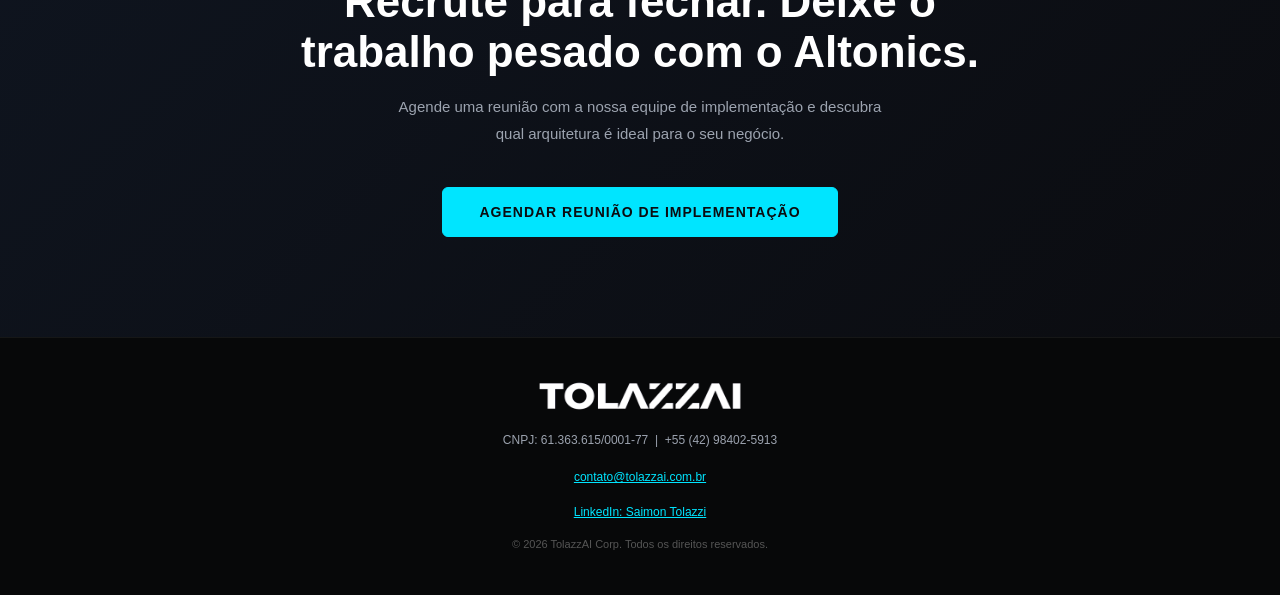
==== commit 0b676c59: "Atualização v2.12 - Atualizado o número de telefone" ====
--- a/altonics.html
+++ b/altonics.html
@@ -590,7 +590,7 @@
         arquitetura é ideal para o seu negócio.
       </p>
       <a
-        href="https://wa.me/5542991644144?text=Ol%C3%A1!%20Quero%20agendar%20uma%20reuni%C3%A3o%20de%20implementa%C3%A7%C3%A3o%20do%20Altonics."
+        href="https://wa.me/5542984025913?text=Ol%C3%A1!%20Quero%20agendar%20uma%20reuni%C3%A3o%20de%20implementa%C3%A7%C3%A3o%20do%20Altonics."
         target="_blank"
         rel="noopener noreferrer"
         class="btn btn-solid"
@@ -616,7 +616,7 @@
         </div>
 
         <p style="font-size: 12px; margin: 0">
-          CNPJ: 61.363.615/0001-77 &nbsp;|&nbsp; +55 (42) 99164-4144
+          CNPJ: 61.363.615/0001-77 &nbsp;|&nbsp; +55 (42) 98402-5913
         </p>
         <p style="font-size: 12px; margin: 0">
           <a href="mailto:contato@tolazzai.com.br" style="color: #00e5ff"
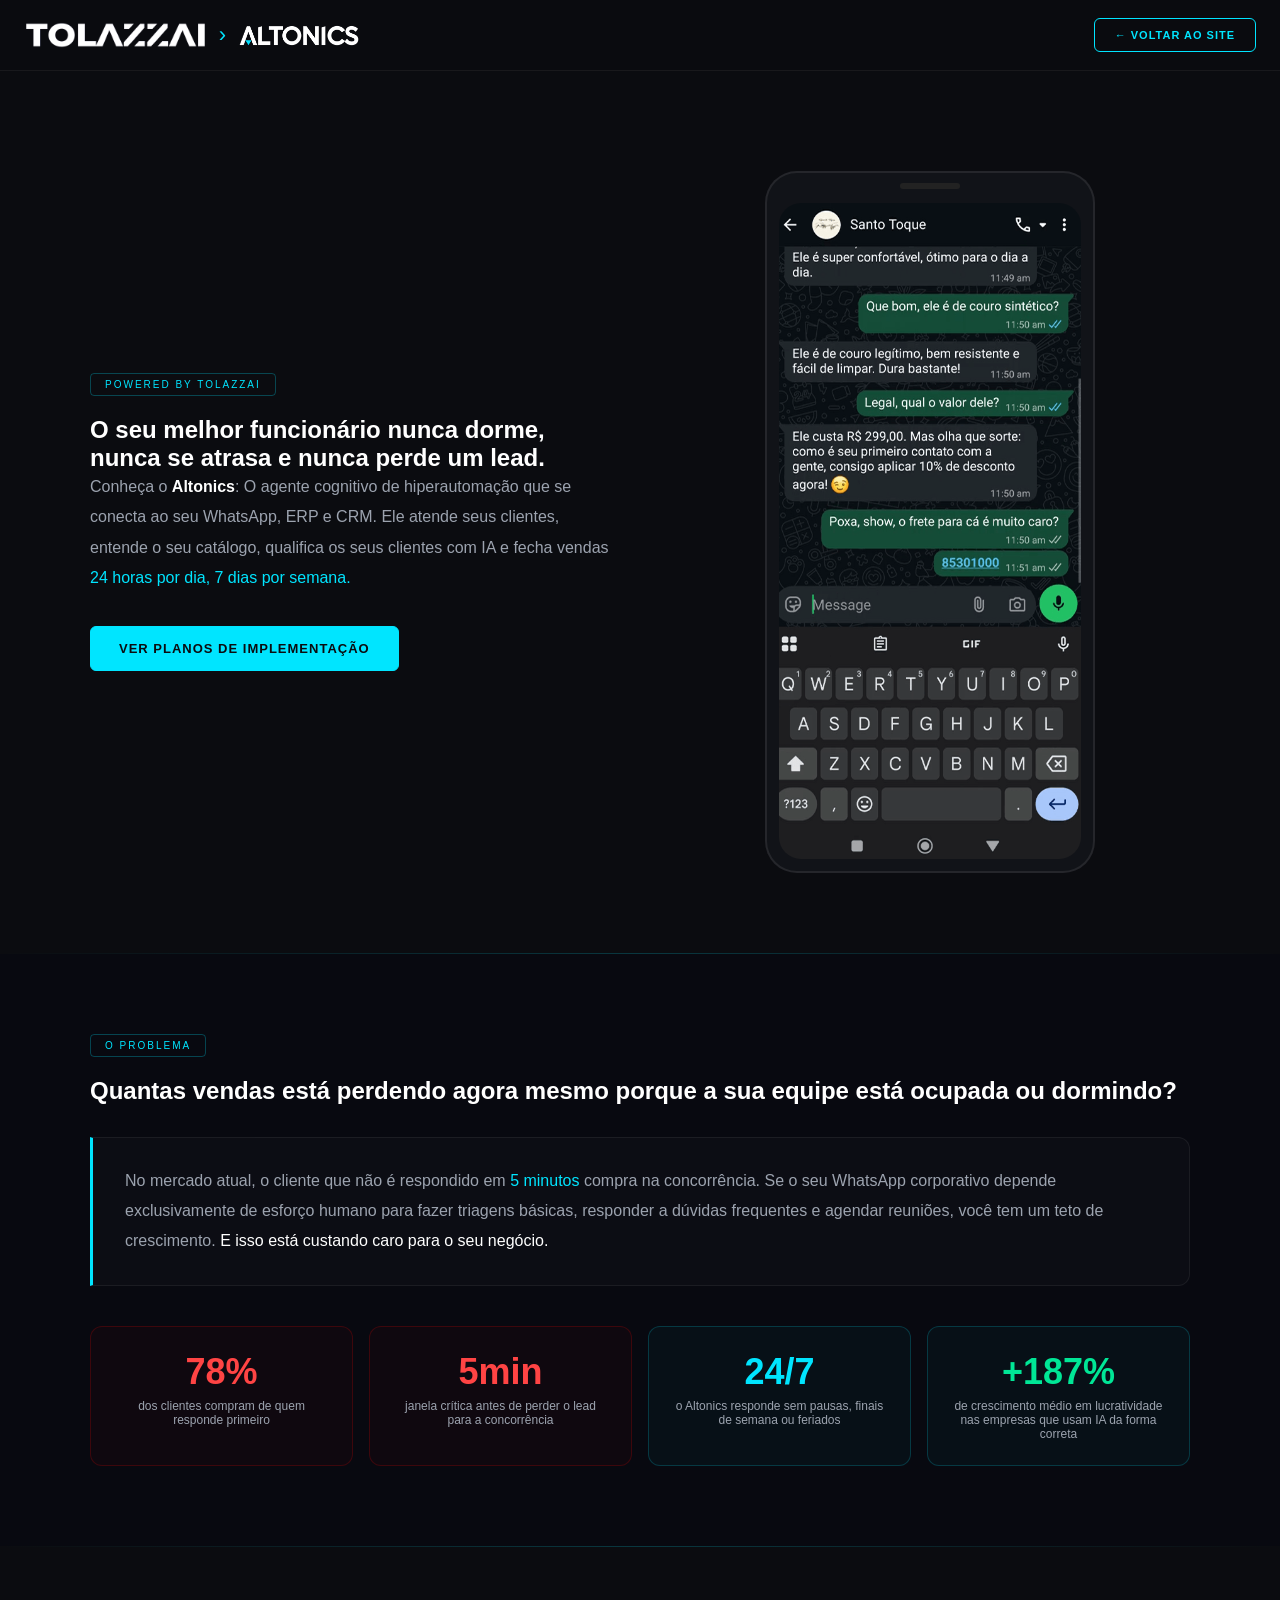
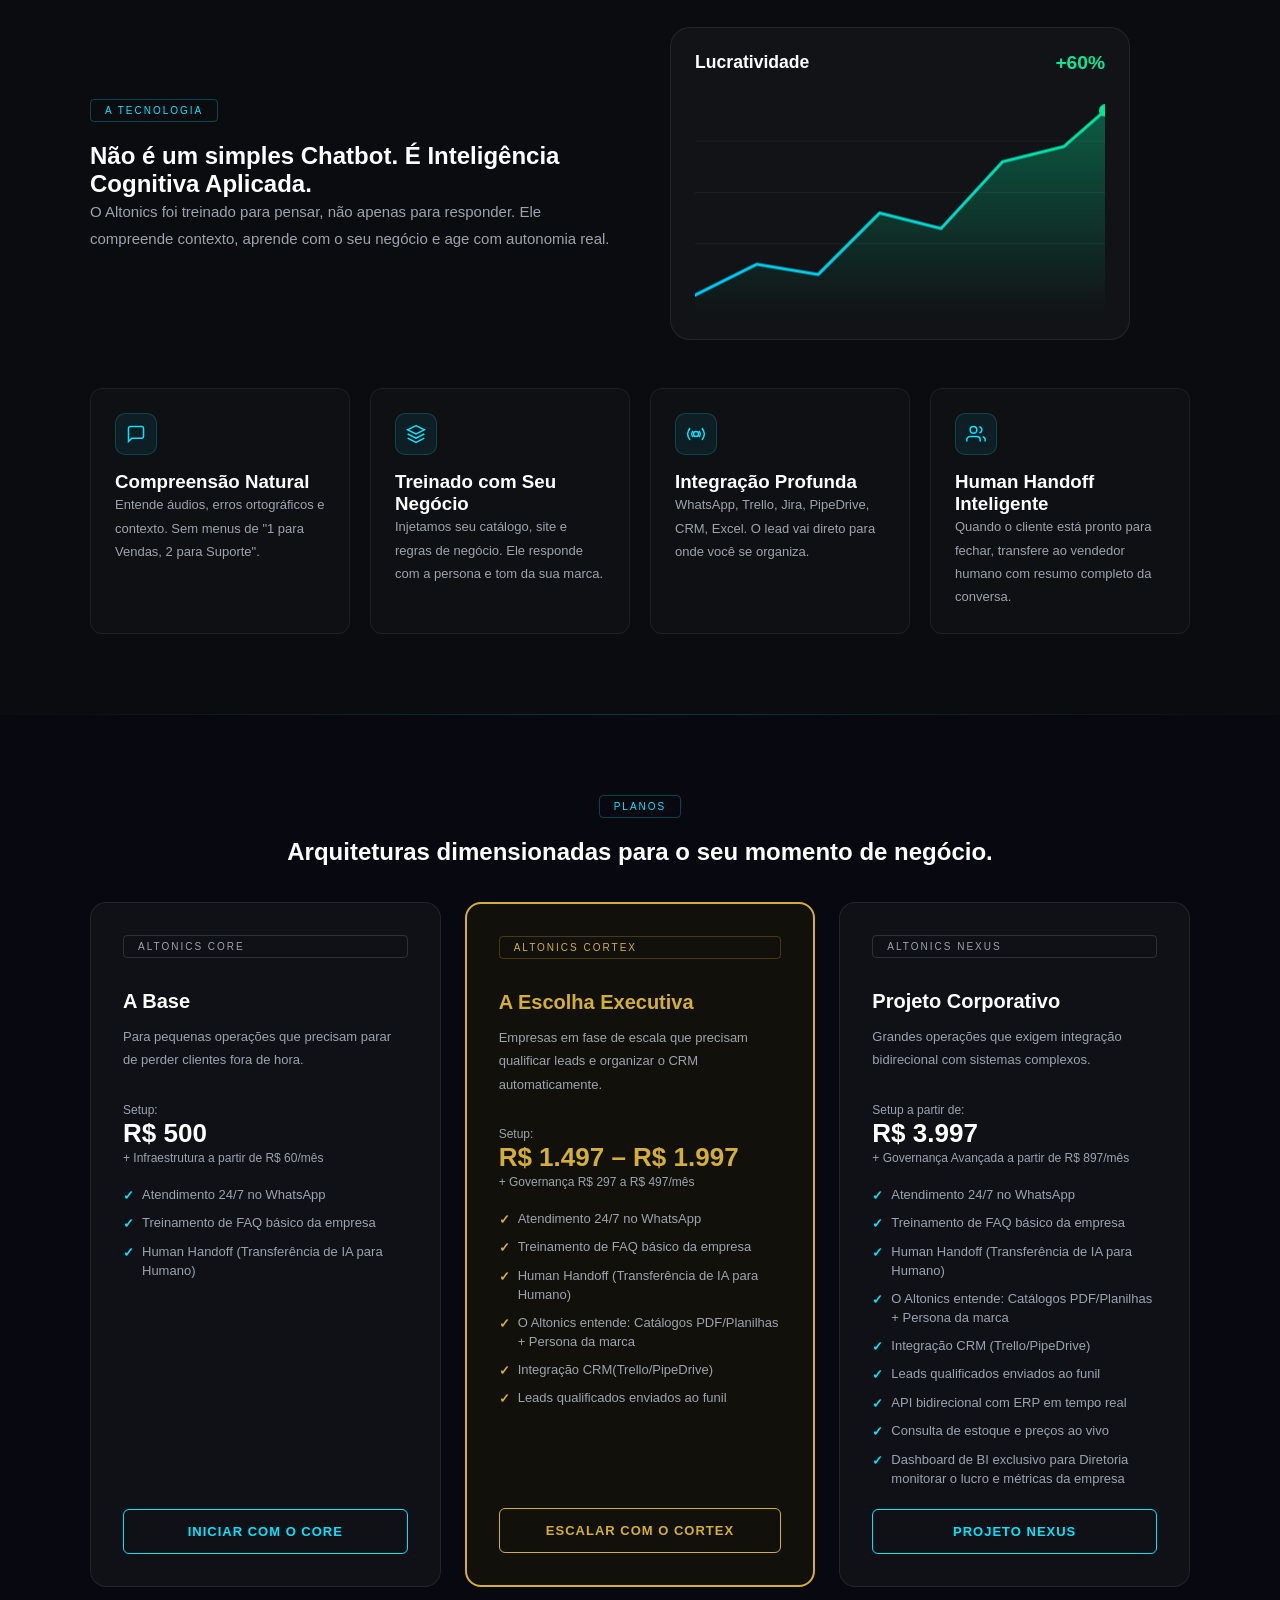
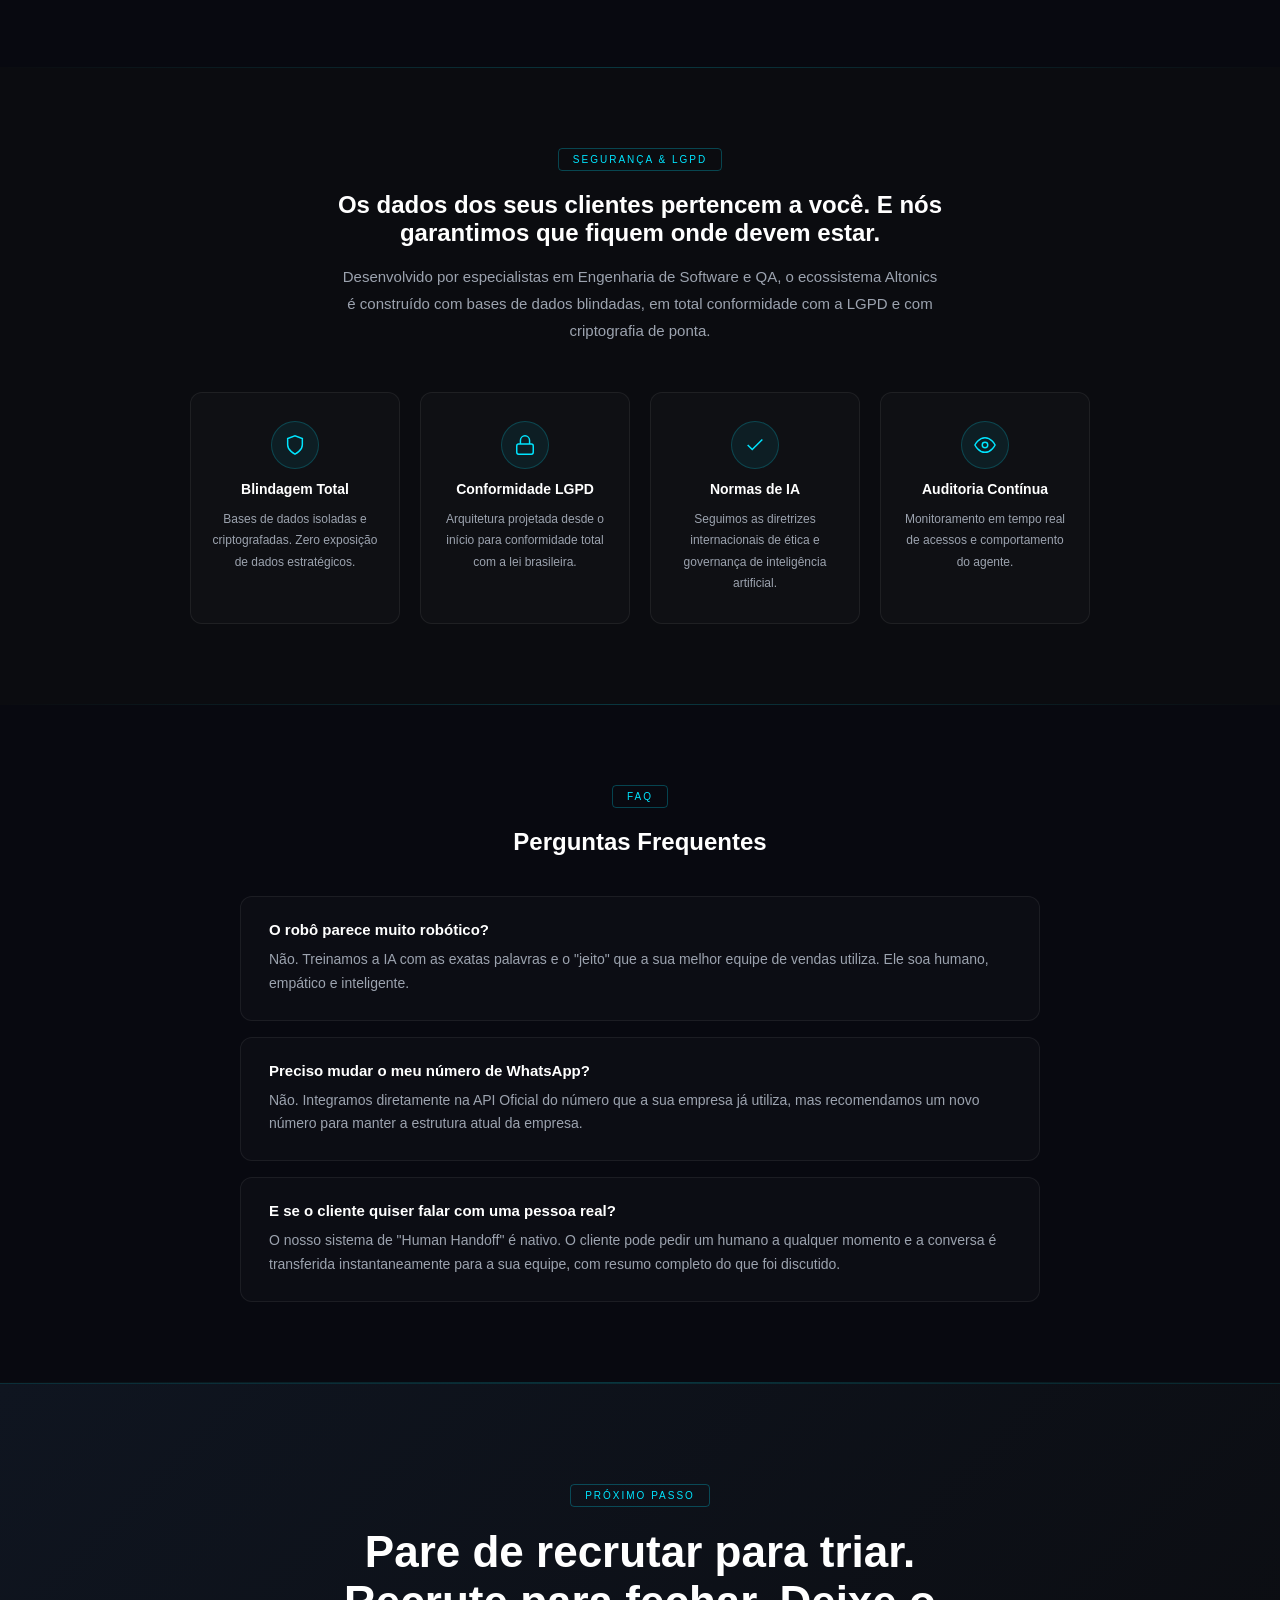
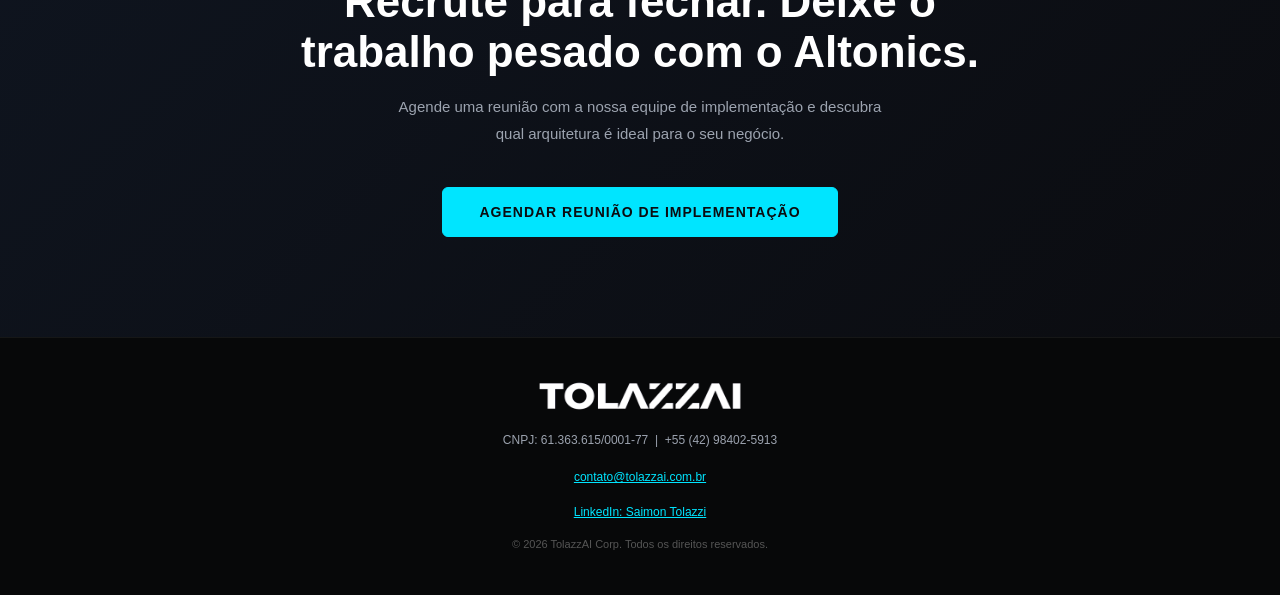
==== commit 7ef0bee8: "feat/Colocado os scripts em um arquivo separado e retirado o kit com marketing com IA" ====
--- a/altonics.html
+++ b/altonics.html
@@ -633,39 +633,6 @@
         </p>
       </div>
     </footer>
-
-    <script>
-      const chartBox = document.querySelector(".chart-box");
-      const el = document.getElementById("pct");
-      const alvo = 187;
-      const dur = 5000; // mesmo tempo da linha do gráfico
-      let jaAnimou = false;
-
-      function animarContador() {
-        const ini = performance.now();
-        function animar(agora) {
-          const p = Math.min((agora - ini) / dur, 1);
-          el.textContent = "+" + Math.floor(p * alvo) + "%";
-          if (p < 1) requestAnimationFrame(animar);
-        }
-        requestAnimationFrame(animar);
-      }
-
-      const observer = new IntersectionObserver(
-        (entries) => {
-          entries.forEach((entry) => {
-            if (entry.isIntersecting && !jaAnimou) {
-              jaAnimou = true;
-              chartBox.classList.add("animate"); // dispara animação do SVG
-              animarContador(); // dispara contador sincronizado
-              observer.unobserve(entry.target);
-            }
-          });
-        },
-        { threshold: 0.4 }, // dispara quando 40% do gráfico estiver visível
-      );
-
-      observer.observe(chartBox);
-    </script>
+    <script src="js/script.js"></script>
   </body>
 </html>
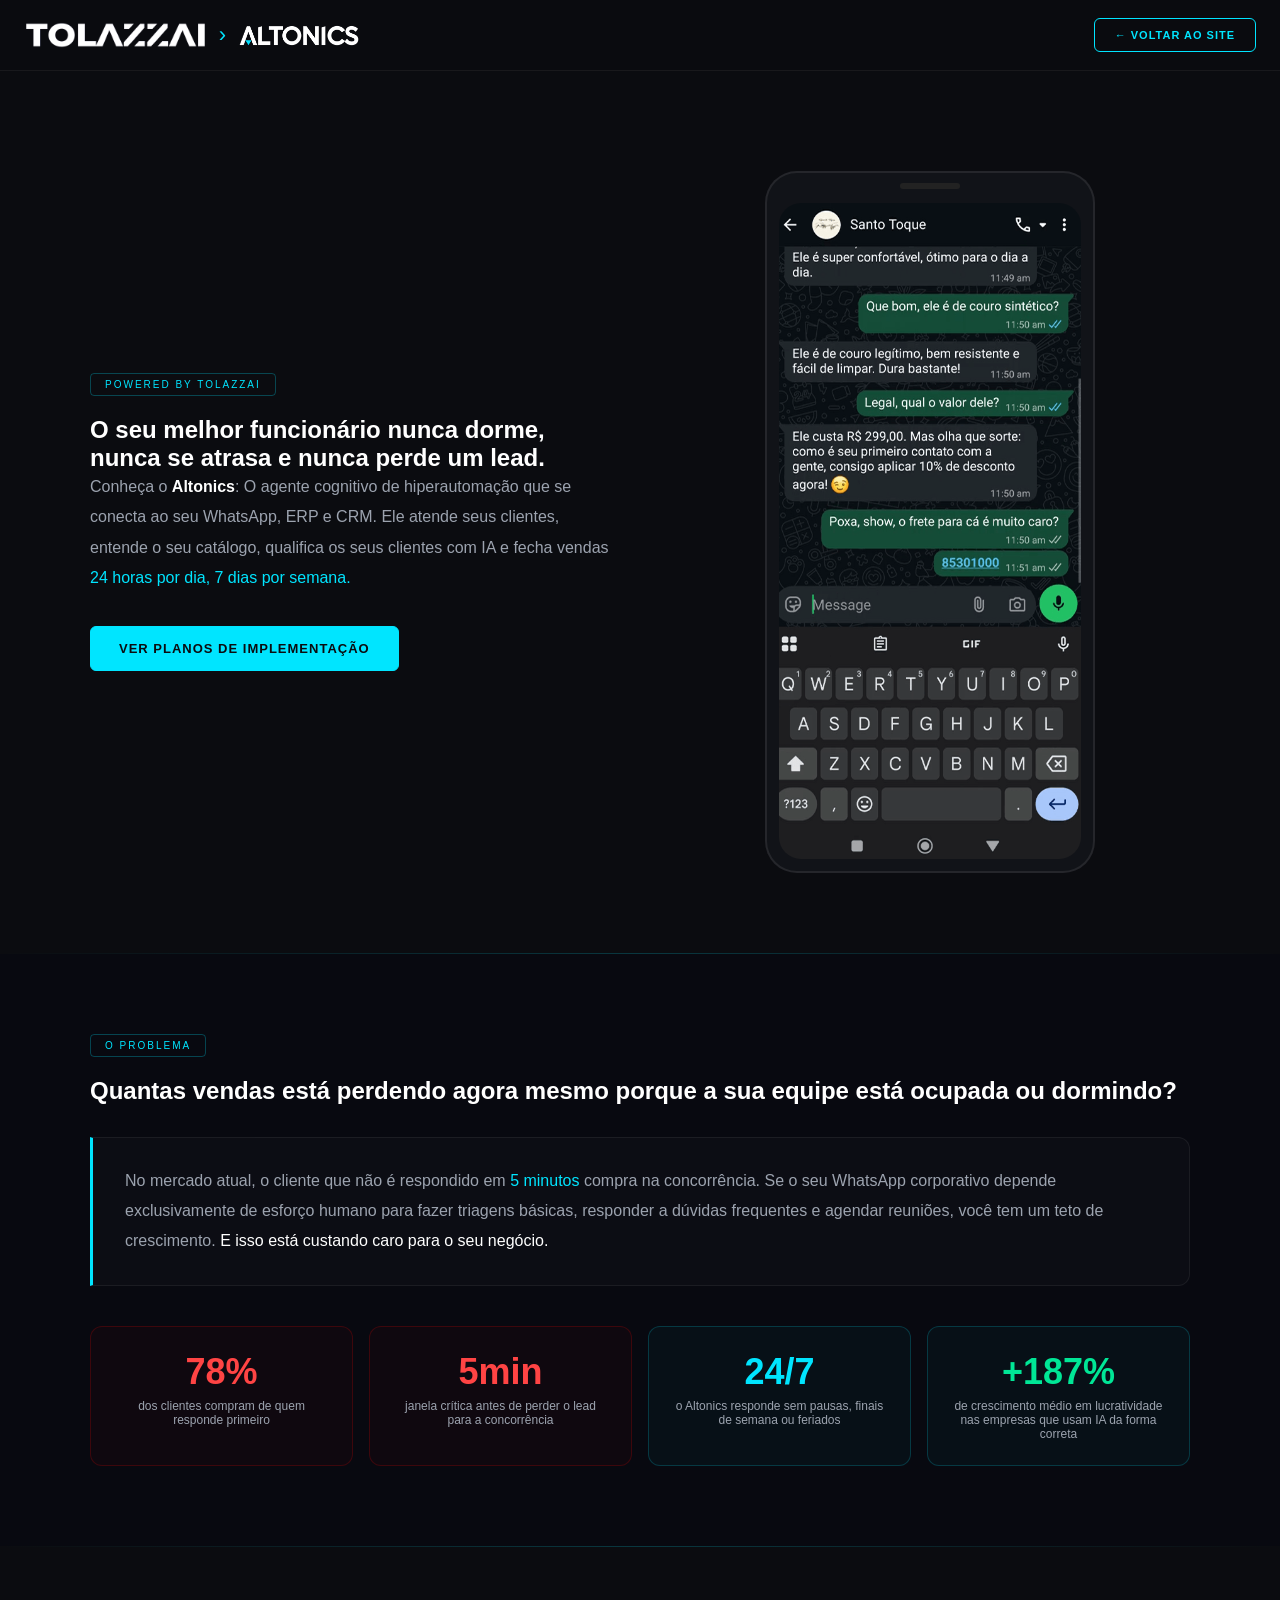
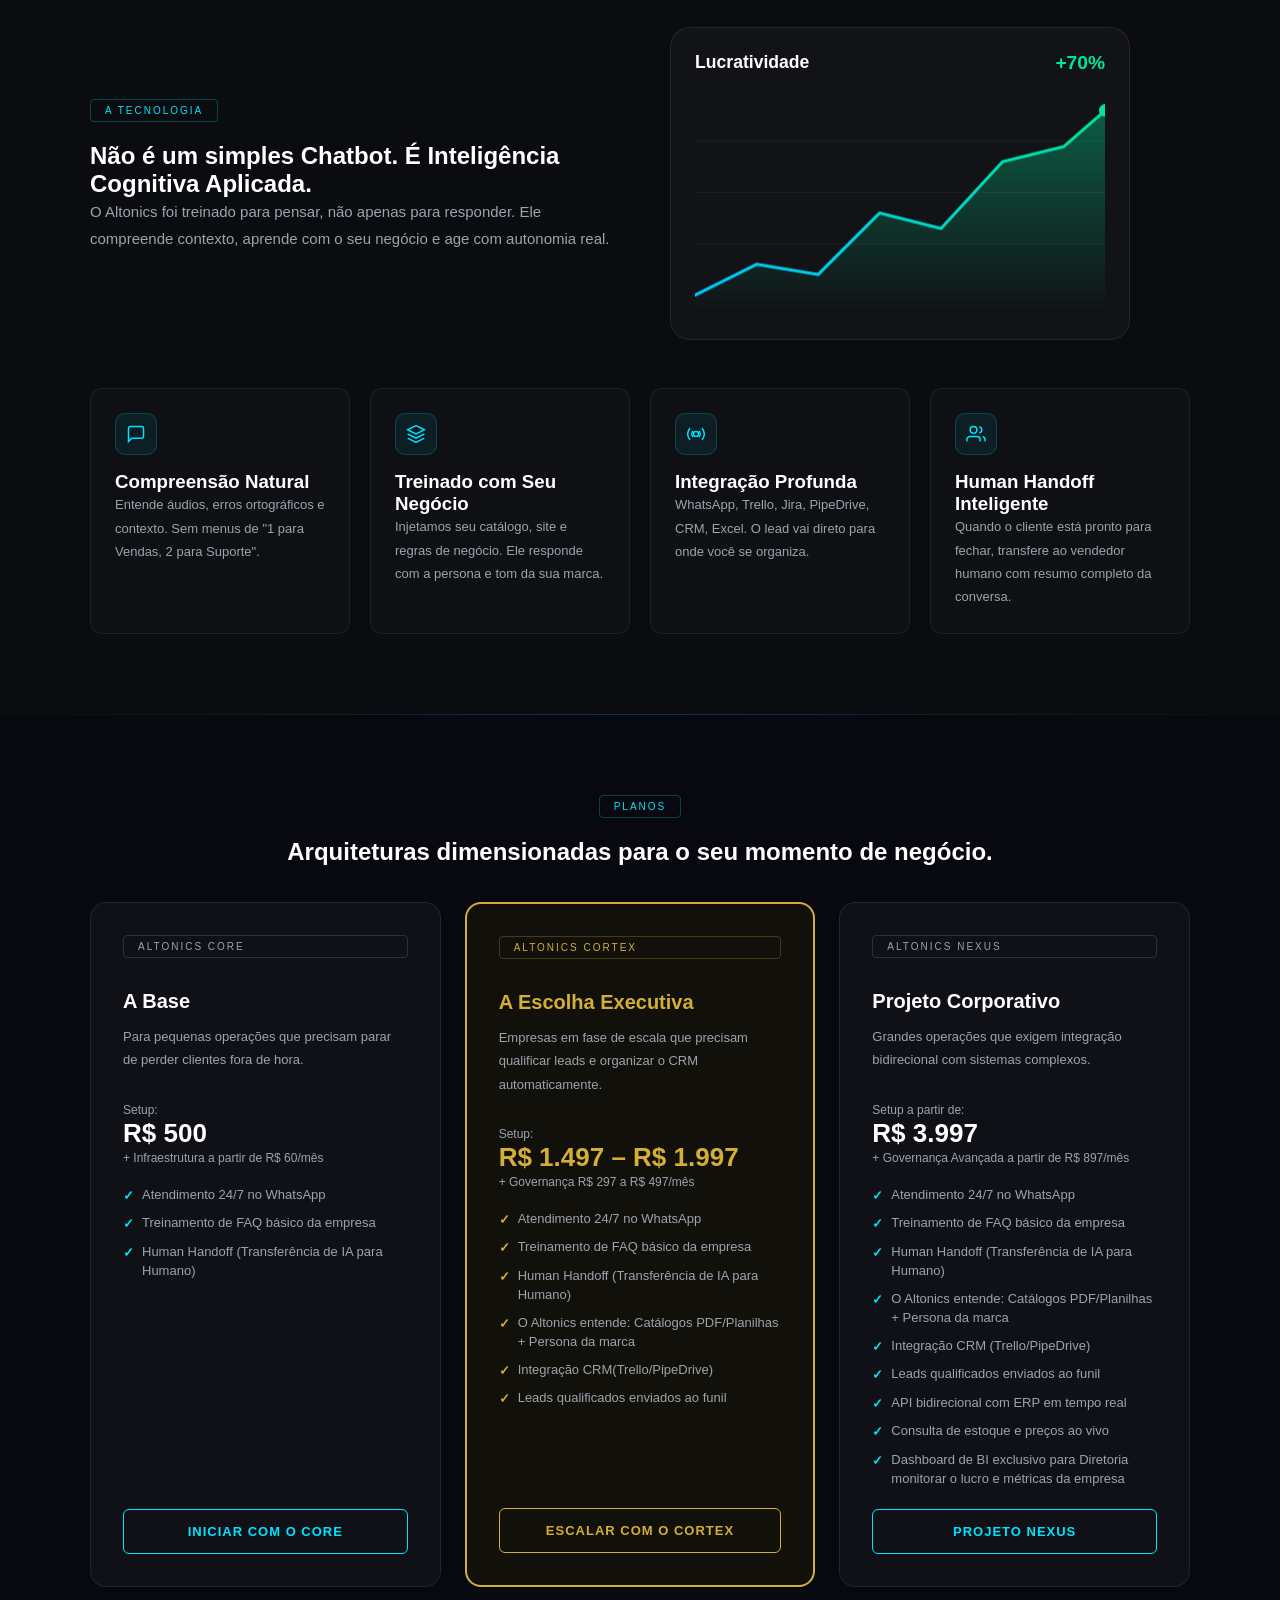
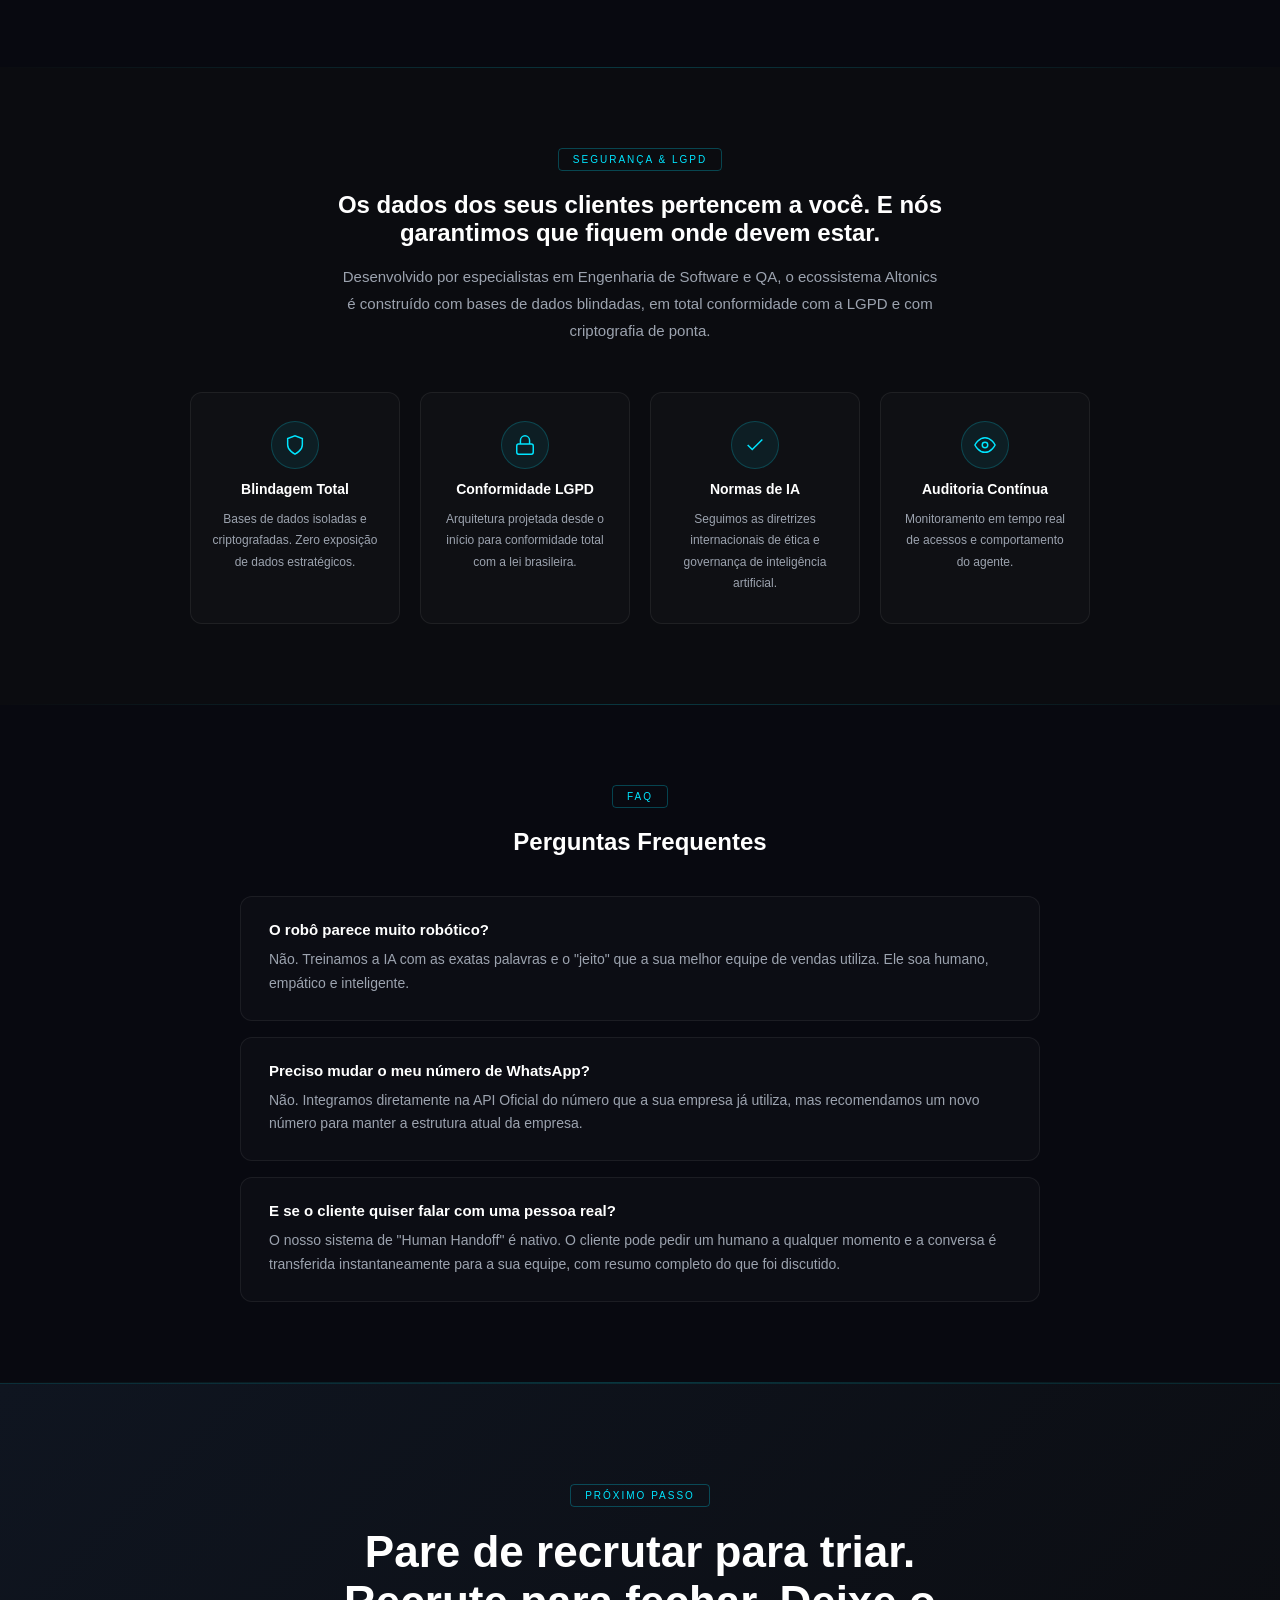
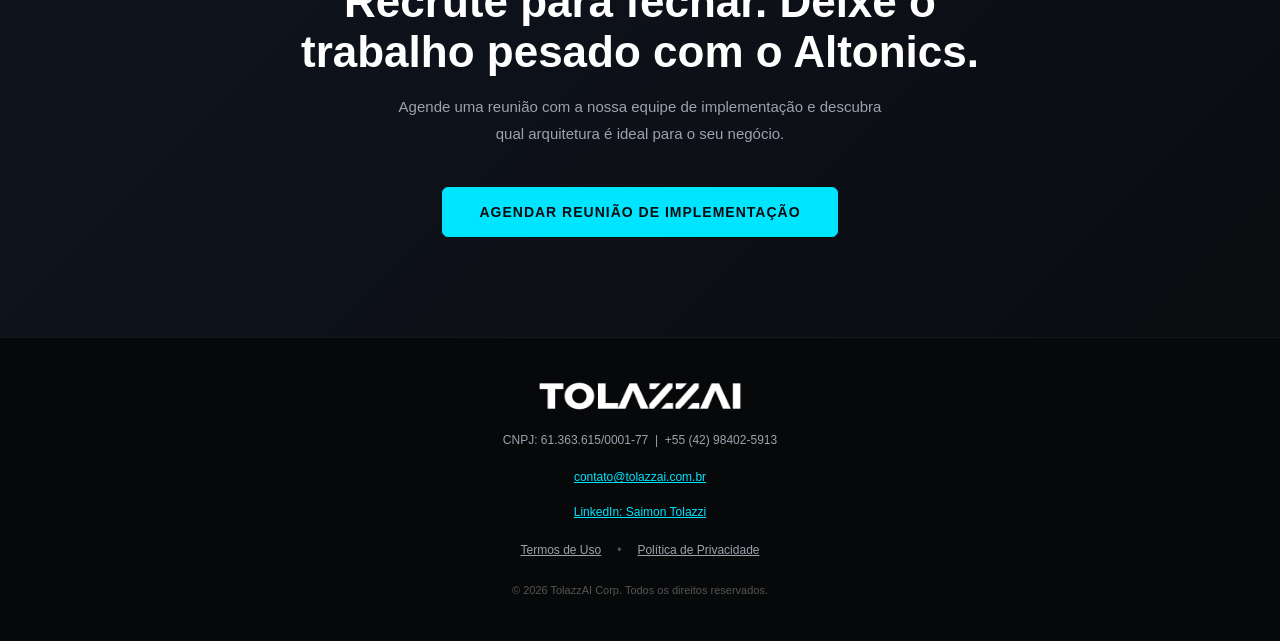
==== commit 61b892a0: "feat/Adicionado termos e politica unificada" ====
--- a/altonics.html
+++ b/altonics.html
@@ -628,6 +628,11 @@
           style="color: #00e5ff; font-size: 12px"
           >LinkedIn: Saimon Tolazzi</a
         >
+        <div style="display: flex; gap: 16px; justify-content: center; margin: 8px 0; font-size: 12px;">
+          <a href="termos-de-uso.html" style="color: #9ca3af; text-decoration: underline;">Termos de Uso</a>
+          <span style="color: #555;">•</span>
+          <a href="politica-de-privacidade.html" style="color: #9ca3af; text-decoration: underline;">Política de Privacidade</a>
+        </div>
         <p style="font-size: 11px; color: #555; margin: 0">
           © 2026 TolazzAI Corp. Todos os direitos reservados.
         </p>
